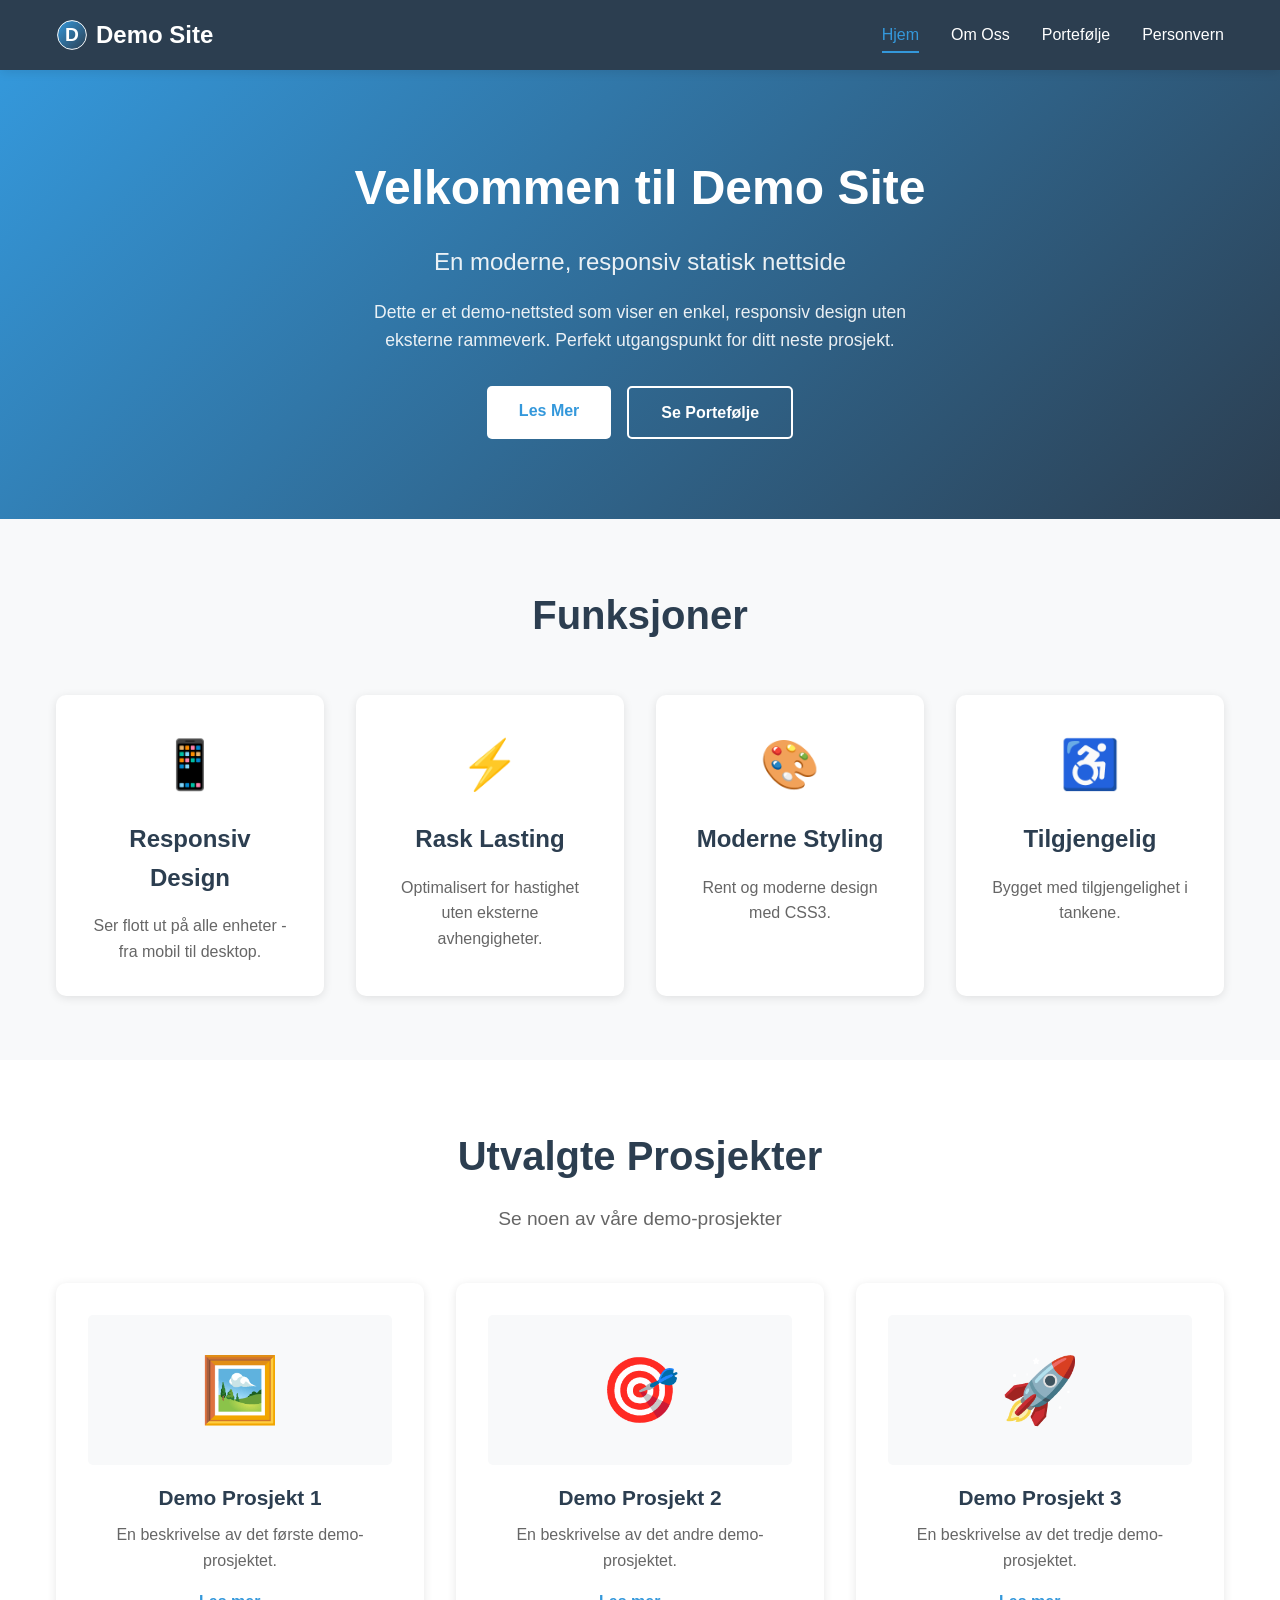
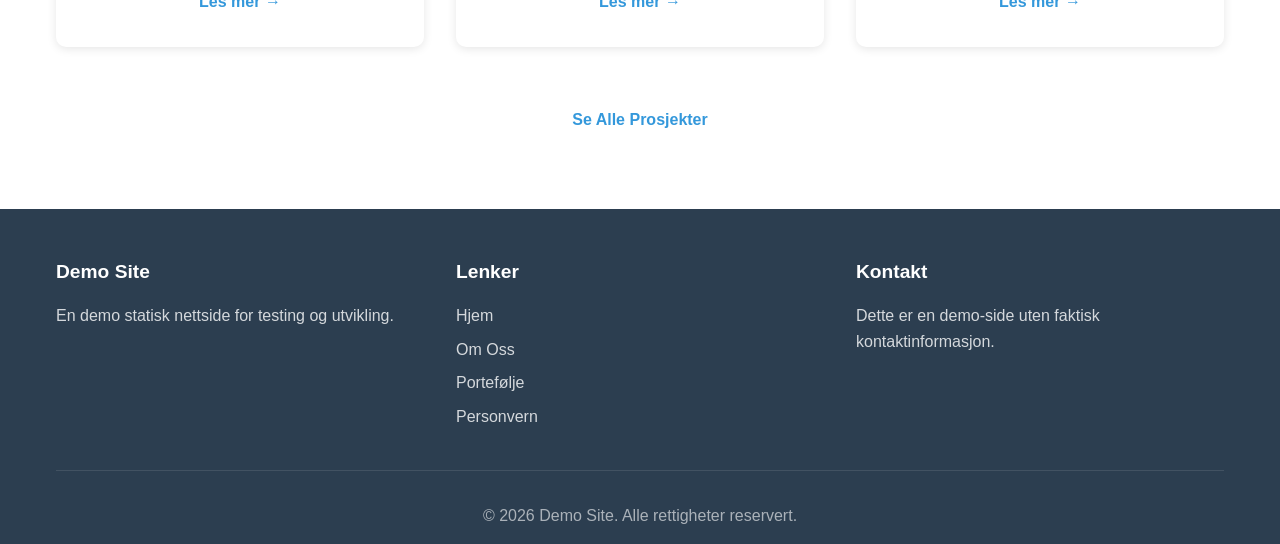
==== index.html @ 6fde58f6 "Add initial demo static site with HTML, CSS, and assets Co-authored-by: rubach89-cmd <248762632+ruba" ====
<!DOCTYPE html>
<html lang="no">
<head>
    <meta charset="UTF-8">
    <meta name="viewport" content="width=device-width, initial-scale=1.0">
    <meta name="description" content="Demo statisk nettside - moderne og responsivt design">
    <title>Demo Nettside - Hjem</title>
    <link rel="icon" type="image/svg+xml" href="assets/favicon.svg">
    <link rel="stylesheet" href="assets/styles.css">
</head>
<body>
    <!-- Navigation -->
    <nav class="navbar">
        <div class="container">
            <div class="nav-brand">
                <img src="assets/favicon.svg" alt="Logo" class="logo">
                <span>Demo Site</span>
            </div>
            <button class="nav-toggle" id="navToggle" aria-label="Toggle navigation">
                <span></span>
                <span></span>
                <span></span>
            </button>
            <ul class="nav-menu" id="navMenu">
                <li><a href="index.html" class="active">Hjem</a></li>
                <li><a href="about.html">Om Oss</a></li>
                <li><a href="portfolio.html">Portefølje</a></li>
                <li><a href="privacy.md">Personvern</a></li>
            </ul>
        </div>
    </nav>

    <!-- Hero Section -->
    <section class="hero">
        <div class="container">
            <h1 class="hero-title">Velkommen til Demo Site</h1>
            <p class="hero-subtitle">En moderne, responsiv statisk nettside</p>
            <p class="hero-description">Dette er et demo-nettsted som viser en enkel, responsiv design uten eksterne rammeverk. Perfekt utgangspunkt for ditt neste prosjekt.</p>
            <div class="hero-buttons">
                <a href="about.html" class="btn btn-primary">Les Mer</a>
                <a href="portfolio.html" class="btn btn-secondary">Se Portefølje</a>
            </div>
        </div>
    </section>

    <!-- Features Section -->
    <section class="features">
        <div class="container">
            <h2 class="section-title">Funksjoner</h2>
            <div class="features-grid">
                <div class="feature-card">
                    <div class="feature-icon">📱</div>
                    <h3>Responsiv Design</h3>
                    <p>Ser flott ut på alle enheter - fra mobil til desktop.</p>
                </div>
                <div class="feature-card">
                    <div class="feature-icon">⚡</div>
                    <h3>Rask Lasting</h3>
                    <p>Optimalisert for hastighet uten eksterne avhengigheter.</p>
                </div>
                <div class="feature-card">
                    <div class="feature-icon">🎨</div>
                    <h3>Moderne Styling</h3>
                    <p>Rent og moderne design med CSS3.</p>
                </div>
                <div class="feature-card">
                    <div class="feature-icon">♿</div>
                    <h3>Tilgjengelig</h3>
                    <p>Bygget med tilgjengelighet i tankene.</p>
                </div>
            </div>
        </div>
    </section>

    <!-- Portfolio Preview Section -->
    <section class="portfolio-preview">
        <div class="container">
            <h2 class="section-title">Utvalgte Prosjekter</h2>
            <p class="section-subtitle">Se noen av våre demo-prosjekter</p>
            <div class="portfolio-grid">
                <div class="portfolio-item">
                    <div class="portfolio-image">🖼️</div>
                    <h3>Demo Prosjekt 1</h3>
                    <p>En beskrivelse av det første demo-prosjektet.</p>
                    <a href="portfolio.html" class="portfolio-link">Les mer →</a>
                </div>
                <div class="portfolio-item">
                    <div class="portfolio-image">🎯</div>
                    <h3>Demo Prosjekt 2</h3>
                    <p>En beskrivelse av det andre demo-prosjektet.</p>
                    <a href="portfolio.html" class="portfolio-link">Les mer →</a>
                </div>
                <div class="portfolio-item">
                    <div class="portfolio-image">🚀</div>
                    <h3>Demo Prosjekt 3</h3>
                    <p>En beskrivelse av det tredje demo-prosjektet.</p>
                    <a href="portfolio.html" class="portfolio-link">Les mer →</a>
                </div>
            </div>
            <div class="text-center">
                <a href="portfolio.html" class="btn btn-primary">Se Alle Prosjekter</a>
            </div>
        </div>
    </section>

    <!-- Footer -->
    <footer class="footer">
        <div class="container">
            <div class="footer-content">
                <div class="footer-section">
                    <h4>Demo Site</h4>
                    <p>En demo statisk nettside for testing og utvikling.</p>
                </div>
                <div class="footer-section">
                    <h4>Lenker</h4>
                    <ul class="footer-links">
                        <li><a href="index.html">Hjem</a></li>
                        <li><a href="about.html">Om Oss</a></li>
                        <li><a href="portfolio.html">Portefølje</a></li>
                        <li><a href="privacy.md">Personvern</a></li>
                    </ul>
                </div>
                <div class="footer-section">
                    <h4>Kontakt</h4>
                    <p>Dette er en demo-side uten faktisk kontaktinformasjon.</p>
                </div>
            </div>
            <div class="footer-bottom">
                <p>&copy; <span id="currentYear"></span> Demo Site. Alle rettigheter reservert.</p>
            </div>
        </div>
    </footer>

    <script>
        // Mobile navigation toggle
        const navToggle = document.getElementById('navToggle');
        const navMenu = document.getElementById('navMenu');
        
        navToggle.addEventListener('click', () => {
            navMenu.classList.toggle('active');
            navToggle.classList.toggle('active');
        });

        // Dynamic year in footer
        document.getElementById('currentYear').textContent = new Date().getFullYear();

        // Close mobile menu when clicking outside
        document.addEventListener('click', (e) => {
            if (!navToggle.contains(e.target) && !navMenu.contains(e.target)) {
                navMenu.classList.remove('active');
                navToggle.classList.remove('active');
            }
        });
    </script>
</body>
</html>
---- assets/styles.css ----
/* ===========================
   CSS Reset & Base Styles
   =========================== */
* {
    margin: 0;
    padding: 0;
    box-sizing: border-box;
}

:root {
    --primary-color: #3498db;
    --primary-dark: #2980b9;
    --secondary-color: #2c3e50;
    --secondary-light: #34495e;
    --accent-color: #e74c3c;
    --text-color: #333;
    --text-light: #666;
    --bg-color: #fff;
    --bg-light: #f8f9fa;
    --border-color: #ddd;
    --shadow: 0 2px 10px rgba(0, 0, 0, 0.1);
    --shadow-hover: 0 4px 20px rgba(0, 0, 0, 0.15);
    --transition: all 0.3s ease;
}

html {
    font-size: 16px;
    scroll-behavior: smooth;
}

body {
    font-family: -apple-system, BlinkMacSystemFont, 'Segoe UI', Roboto, 'Helvetica Neue', Arial, sans-serif;
    line-height: 1.6;
    color: var(--text-color);
    background-color: var(--bg-color);
}

/* ===========================
   Container & Layout
   =========================== */
.container {
    max-width: 1200px;
    margin: 0 auto;
    padding: 0 1rem;
}

/* ===========================
   Navigation
   =========================== */
.navbar {
    background-color: var(--secondary-color);
    padding: 1rem 0;
    position: sticky;
    top: 0;
    z-index: 1000;
    box-shadow: var(--shadow);
}

.navbar .container {
    display: flex;
    justify-content: space-between;
    align-items: center;
}

.nav-brand {
    display: flex;
    align-items: center;
    gap: 0.5rem;
    color: var(--bg-color);
    font-size: 1.5rem;
    font-weight: bold;
}

.logo {
    width: 32px;
    height: 32px;
}

.nav-toggle {
    display: none;
    flex-direction: column;
    gap: 4px;
    background: none;
    border: none;
    cursor: pointer;
    padding: 0.5rem;
}

.nav-toggle span {
    display: block;
    width: 25px;
    height: 3px;
    background-color: var(--bg-color);
    transition: var(--transition);
}

.nav-menu {
    display: flex;
    list-style: none;
    gap: 2rem;
}

.nav-menu a {
    color: var(--bg-color);
    text-decoration: none;
    font-weight: 500;
    transition: var(--transition);
    padding: 0.5rem 0;
    border-bottom: 2px solid transparent;
}

.nav-menu a:hover,
.nav-menu a.active {
    color: var(--primary-color);
    border-bottom-color: var(--primary-color);
}

/* ===========================
   Hero Section
   =========================== */
.hero {
    background: linear-gradient(135deg, var(--primary-color) 0%, var(--secondary-color) 100%);
    color: var(--bg-color);
    padding: 5rem 0;
    text-align: center;
}

.hero-title {
    font-size: 3rem;
    margin-bottom: 1rem;
    animation: fadeInUp 0.8s ease;
}

.hero-subtitle {
    font-size: 1.5rem;
    margin-bottom: 1rem;
    opacity: 0.9;
    animation: fadeInUp 0.8s ease 0.2s backwards;
}

.hero-description {
    font-size: 1.1rem;
    max-width: 600px;
    margin: 0 auto 2rem;
    opacity: 0.9;
    animation: fadeInUp 0.8s ease 0.4s backwards;
}

.hero-buttons {
    display: flex;
    gap: 1rem;
    justify-content: center;
    flex-wrap: wrap;
    animation: fadeInUp 0.8s ease 0.6s backwards;
}

/* ===========================
   Buttons
   =========================== */
.btn {
    display: inline-block;
    padding: 0.75rem 2rem;
    font-size: 1rem;
    font-weight: 600;
    text-decoration: none;
    border-radius: 5px;
    transition: var(--transition);
    border: none;
    cursor: pointer;
}

.btn-primary {
    background-color: var(--bg-color);
    color: var(--primary-color);
}

.btn-primary:hover {
    background-color: var(--bg-light);
    transform: translateY(-2px);
    box-shadow: var(--shadow-hover);
}

.btn-secondary {
    background-color: transparent;
    color: var(--bg-color);
    border: 2px solid var(--bg-color);
}

.btn-secondary:hover {
    background-color: var(--bg-color);
    color: var(--primary-color);
    transform: translateY(-2px);
}

/* ===========================
   Sections
   =========================== */
.features,
.portfolio-preview,
.content-section {
    padding: 4rem 0;
}

.features {
    background-color: var(--bg-light);
}

.section-title {
    text-align: center;
    font-size: 2.5rem;
    margin-bottom: 1rem;
    color: var(--secondary-color);
}

.section-subtitle {
    text-align: center;
    font-size: 1.2rem;
    color: var(--text-light);
    margin-bottom: 3rem;
}

/* ===========================
   Features Grid
   =========================== */
.features-grid {
    display: grid;
    grid-template-columns: repeat(auto-fit, minmax(250px, 1fr));
    gap: 2rem;
    margin-top: 3rem;
}

.feature-card {
    background-color: var(--bg-color);
    padding: 2rem;
    border-radius: 10px;
    text-align: center;
    box-shadow: var(--shadow);
    transition: var(--transition);
}

.feature-card:hover {
    transform: translateY(-5px);
    box-shadow: var(--shadow-hover);
}

.feature-icon {
    font-size: 3rem;
    margin-bottom: 1rem;
}

.feature-card h3 {
    font-size: 1.5rem;
    margin-bottom: 1rem;
    color: var(--secondary-color);
}

.feature-card p {
    color: var(--text-light);
}

/* ===========================
   Portfolio Grid
   =========================== */
.portfolio-grid {
    display: grid;
    grid-template-columns: repeat(auto-fit, minmax(300px, 1fr));
    gap: 2rem;
    margin: 3rem 0;
}

.portfolio-item {
    background-color: var(--bg-color);
    border-radius: 10px;
    overflow: hidden;
    box-shadow: var(--shadow);
    transition: var(--transition);
    padding: 2rem;
    text-align: center;
}

.portfolio-item:hover {
    transform: translateY(-5px);
    box-shadow: var(--shadow-hover);
}

.portfolio-image {
    font-size: 4rem;
    margin-bottom: 1rem;
    height: 150px;
    display: flex;
    align-items: center;
    justify-content: center;
    background-color: var(--bg-light);
    border-radius: 5px;
}

.portfolio-item h3 {
    font-size: 1.3rem;
    margin-bottom: 0.5rem;
    color: var(--secondary-color);
}

.portfolio-item p {
    color: var(--text-light);
    margin-bottom: 1rem;
}

.portfolio-link {
    color: var(--primary-color);
    text-decoration: none;
    font-weight: 600;
    transition: var(--transition);
}

.portfolio-link:hover {
    color: var(--primary-dark);
}

.text-center {
    text-align: center;
    margin-top: 2rem;
}

/* ===========================
   Portfolio Page Styles
   =========================== */
.portfolio-grid-full {
    display: grid;
    gap: 2rem;
}

.portfolio-card {
    background-color: var(--bg-color);
    border-radius: 10px;
    overflow: hidden;
    box-shadow: var(--shadow);
    transition: var(--transition);
    display: flex;
    gap: 2rem;
    padding: 2rem;
}

.portfolio-card:hover {
    box-shadow: var(--shadow-hover);
    transform: translateX(5px);
}

.portfolio-card-image {
    font-size: 5rem;
    min-width: 150px;
    height: 150px;
    display: flex;
    align-items: center;
    justify-content: center;
    background-color: var(--bg-light);
    border-radius: 10px;
}

.portfolio-card-content {
    flex: 1;
}

.portfolio-card h3 {
    font-size: 1.5rem;
    margin-bottom: 0.5rem;
    color: var(--secondary-color);
}

.portfolio-category {
    color: var(--primary-color);
    font-weight: 600;
    font-size: 0.9rem;
    margin-bottom: 1rem;
    text-transform: uppercase;
}

.portfolio-tags {
    display: flex;
    gap: 0.5rem;
    flex-wrap: wrap;
    margin-top: 1rem;
}

.tag {
    background-color: var(--bg-light);
    color: var(--text-color);
    padding: 0.25rem 0.75rem;
    border-radius: 20px;
    font-size: 0.85rem;
}

/* ===========================
   Page Header
   =========================== */
.page-header {
    background: linear-gradient(135deg, var(--primary-color) 0%, var(--secondary-color) 100%);
    color: var(--bg-color);
    padding: 3rem 0;
    text-align: center;
}

.page-header h1 {
    font-size: 2.5rem;
    margin-bottom: 0.5rem;
}

.page-header p {
    font-size: 1.2rem;
    opacity: 0.9;
}

/* ===========================
   Content Section
   =========================== */
.content-wrapper {
    max-width: 800px;
    margin: 0 auto;
}

.content-wrapper h2 {
    font-size: 2rem;
    color: var(--secondary-color);
    margin: 2rem 0 1rem;
}

.content-wrapper h3 {
    font-size: 1.5rem;
    color: var(--secondary-color);
    margin: 1.5rem 0 1rem;
}

.content-wrapper p {
    margin-bottom: 1rem;
    line-height: 1.8;
    color: var(--text-color);
}

.styled-list {
    margin: 1rem 0 1rem 2rem;
    line-height: 1.8;
}

.styled-list li {
    margin-bottom: 0.5rem;
}

.cta-box {
    background-color: var(--bg-light);
    padding: 2rem;
    border-radius: 10px;
    text-align: center;
    margin: 3rem 0;
    border-left: 4px solid var(--primary-color);
}

.cta-box h3 {
    margin-bottom: 1rem;
    color: var(--secondary-color);
}

.cta-box p {
    margin-bottom: 1.5rem;
    color: var(--text-light);
}

/* ===========================
   Footer
   =========================== */
.footer {
    background-color: var(--secondary-color);
    color: var(--bg-color);
    padding: 3rem 0 1rem;
}

.footer-content {
    display: grid;
    grid-template-columns: repeat(auto-fit, minmax(250px, 1fr));
    gap: 2rem;
    margin-bottom: 2rem;
}

.footer-section h4 {
    font-size: 1.2rem;
    margin-bottom: 1rem;
}

.footer-section p {
    color: rgba(255, 255, 255, 0.8);
    line-height: 1.6;
}

.footer-links {
    list-style: none;
}

.footer-links li {
    margin-bottom: 0.5rem;
}

.footer-links a {
    color: rgba(255, 255, 255, 0.8);
    text-decoration: none;
    transition: var(--transition);
}

.footer-links a:hover {
    color: var(--primary-color);
}

.footer-bottom {
    text-align: center;
    padding-top: 2rem;
    border-top: 1px solid rgba(255, 255, 255, 0.1);
    color: rgba(255, 255, 255, 0.6);
}

/* ===========================
   Animations
   =========================== */
@keyframes fadeInUp {
    from {
        opacity: 0;
        transform: translateY(30px);
    }
    to {
        opacity: 1;
        transform: translateY(0);
    }
}

/* ===========================
   Responsive Design
   =========================== */
@media (max-width: 768px) {
    .nav-toggle {
        display: flex;
    }

    .nav-menu {
        position: absolute;
        top: 100%;
        left: 0;
        right: 0;
        flex-direction: column;
        background-color: var(--secondary-color);
        padding: 1rem;
        gap: 0;
        max-height: 0;
        overflow: hidden;
        transition: max-height 0.3s ease;
    }

    .nav-menu.active {
        max-height: 300px;
    }

    .nav-menu li {
        padding: 0.5rem 0;
    }

    .nav-toggle.active span:nth-child(1) {
        transform: rotate(45deg) translate(5px, 5px);
    }

    .nav-toggle.active span:nth-child(2) {
        opacity: 0;
    }

    .nav-toggle.active span:nth-child(3) {
        transform: rotate(-45deg) translate(7px, -6px);
    }

    .hero-title {
        font-size: 2rem;
    }

    .hero-subtitle {
        font-size: 1.2rem;
    }

    .hero-description {
        font-size: 1rem;
    }

    .section-title {
        font-size: 2rem;
    }

    .portfolio-card {
        flex-direction: column;
        text-align: center;
    }

    .portfolio-card-image {
        margin: 0 auto;
    }

    .footer-content {
        grid-template-columns: 1fr;
    }
}

@media (max-width: 480px) {
    .hero {
        padding: 3rem 0;
    }

    .hero-title {
        font-size: 1.5rem;
    }

    .features,
    .portfolio-preview,
    .content-section {
        padding: 2rem 0;
    }

    .features-grid,
    .portfolio-grid {
        gap: 1rem;
    }

    .btn {
        padding: 0.6rem 1.5rem;
        font-size: 0.9rem;
    }
}
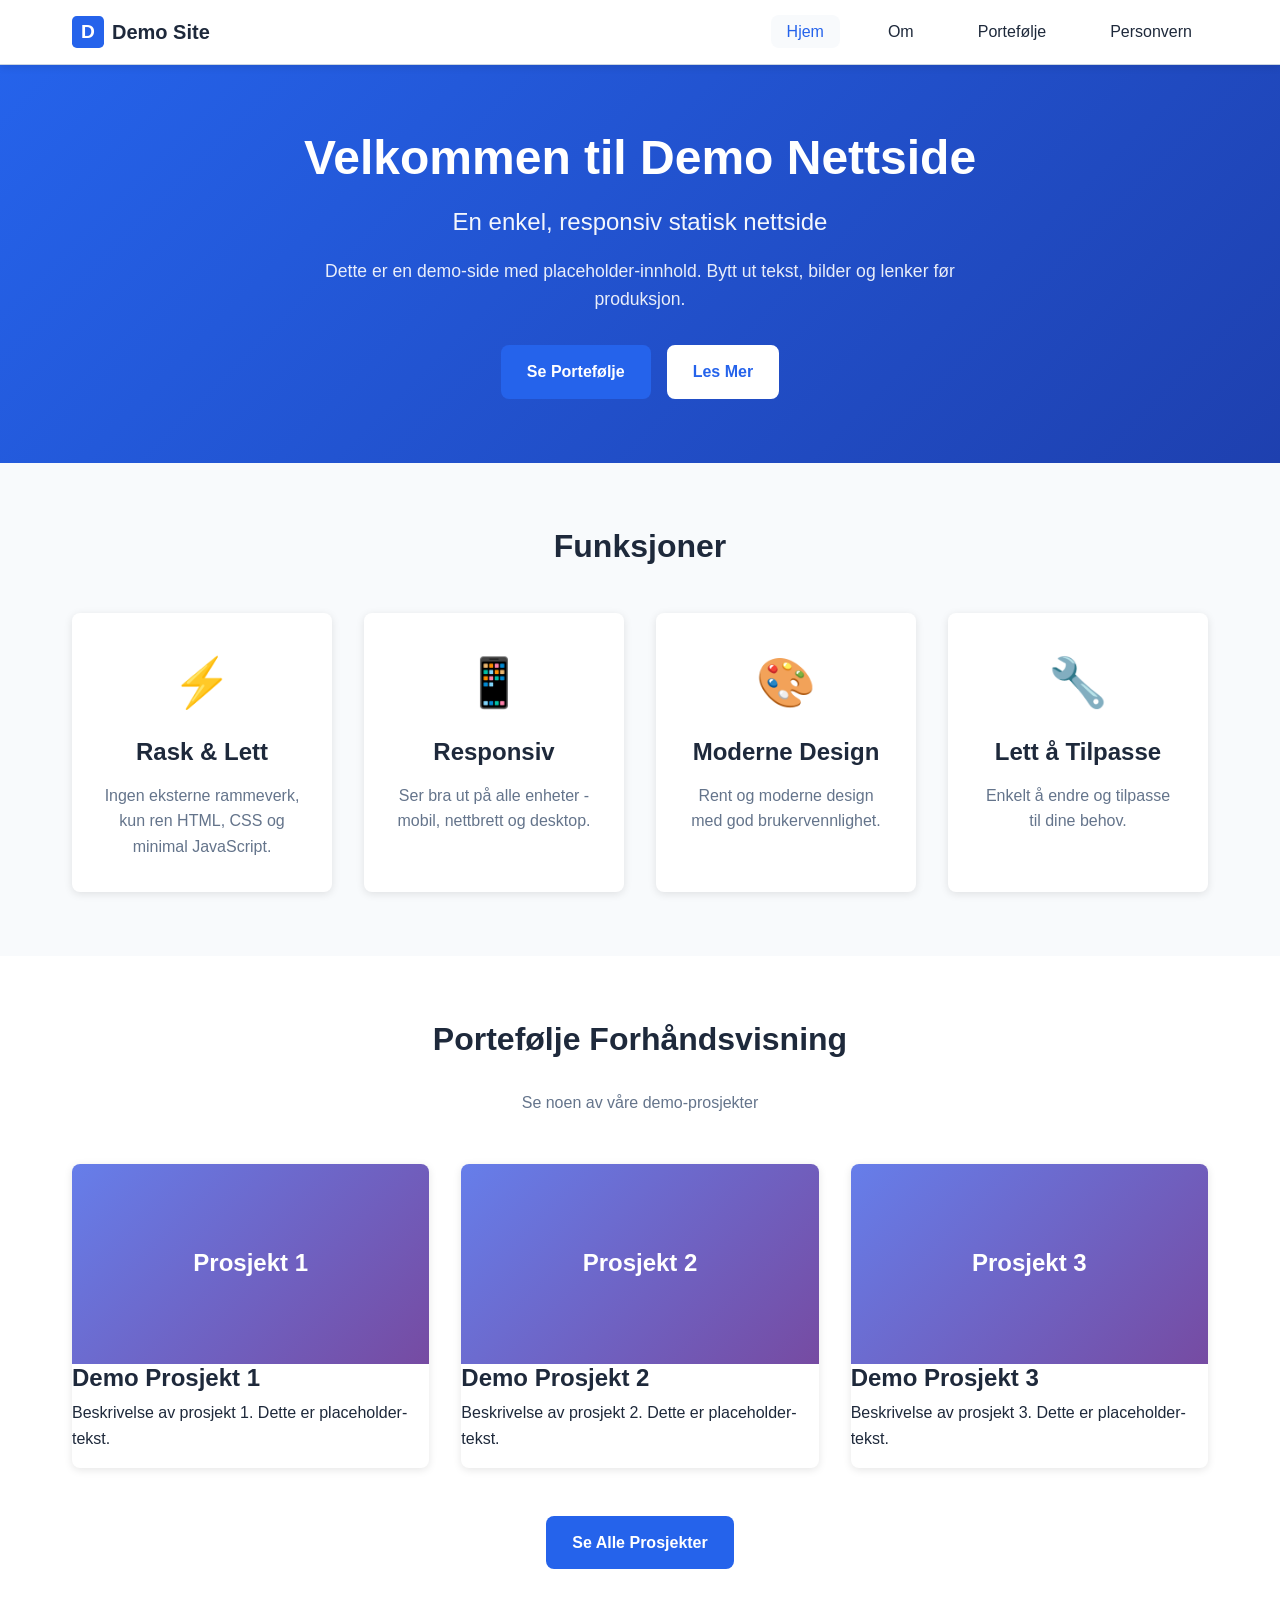
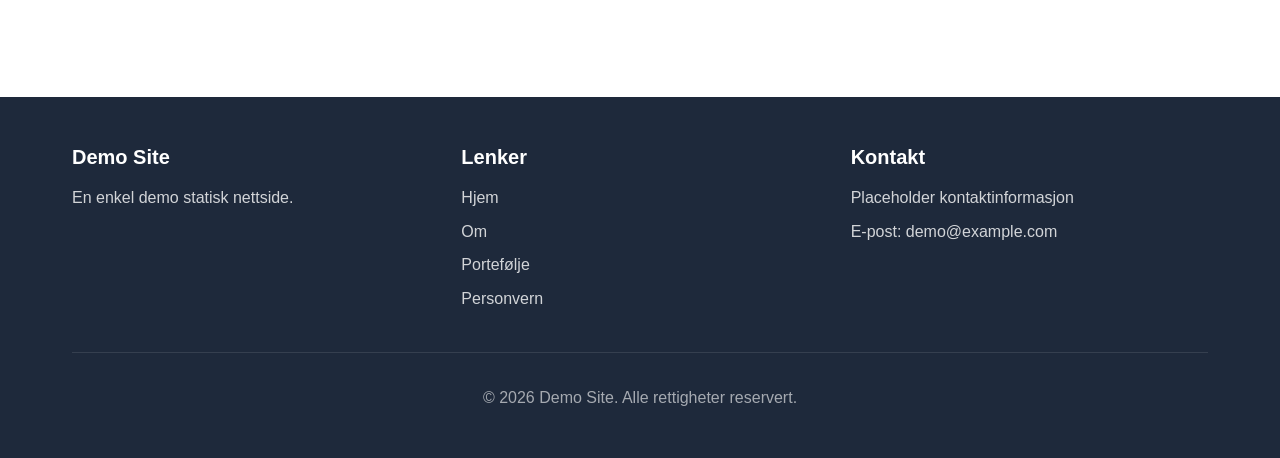
==== commit da8c85d8: "Add initial demo static site with all required files Co-authored-by: rubach89-cmd <248762632+rubach8" ====
--- a/index.html
+++ b/index.html
@@ -3,154 +3,160 @@
 <head>
     <meta charset="UTF-8">
     <meta name="viewport" content="width=device-width, initial-scale=1.0">
-    <meta name="description" content="Demo statisk nettside - moderne og responsivt design">
-    <title>Demo Nettside - Hjem</title>
+    <meta name="description" content="Demo static site - enkel, responsiv nettside">
+    <title>Demo Nettside</title>
     <link rel="icon" type="image/svg+xml" href="assets/favicon.svg">
     <link rel="stylesheet" href="assets/styles.css">
 </head>
 <body>
-    <!-- Navigation -->
-    <nav class="navbar">
-        <div class="container">
-            <div class="nav-brand">
-                <img src="assets/favicon.svg" alt="Logo" class="logo">
-                <span>Demo Site</span>
+    <header>
+        <nav class="navbar">
+            <div class="container nav-container">
+                <a href="index.html" class="logo">
+                    <img src="assets/favicon.svg" alt="Logo" class="logo-img">
+                    <span>Demo Site</span>
+                </a>
+                <button class="nav-toggle" aria-label="Toggle navigation">
+                    <span></span>
+                    <span></span>
+                    <span></span>
+                </button>
+                <ul class="nav-menu">
+                    <li><a href="index.html" class="active">Hjem</a></li>
+                    <li><a href="about.html">Om</a></li>
+                    <li><a href="portfolio.html">Portefølje</a></li>
+                    <li><a href="privacy.md">Personvern</a></li>
+                </ul>
             </div>
-            <button class="nav-toggle" id="navToggle" aria-label="Toggle navigation">
-                <span></span>
-                <span></span>
-                <span></span>
-            </button>
-            <ul class="nav-menu" id="navMenu">
-                <li><a href="index.html" class="active">Hjem</a></li>
-                <li><a href="about.html">Om Oss</a></li>
-                <li><a href="portfolio.html">Portefølje</a></li>
-                <li><a href="privacy.md">Personvern</a></li>
-            </ul>
-        </div>
-    </nav>
+        </nav>
+    </header>
 
-    <!-- Hero Section -->
-    <section class="hero">
-        <div class="container">
-            <h1 class="hero-title">Velkommen til Demo Site</h1>
-            <p class="hero-subtitle">En moderne, responsiv statisk nettside</p>
-            <p class="hero-description">Dette er et demo-nettsted som viser en enkel, responsiv design uten eksterne rammeverk. Perfekt utgangspunkt for ditt neste prosjekt.</p>
-            <div class="hero-buttons">
-                <a href="about.html" class="btn btn-primary">Les Mer</a>
-                <a href="portfolio.html" class="btn btn-secondary">Se Portefølje</a>
-            </div>
-        </div>
-    </section>
-
-    <!-- Features Section -->
-    <section class="features">
-        <div class="container">
-            <h2 class="section-title">Funksjoner</h2>
-            <div class="features-grid">
-                <div class="feature-card">
-                    <div class="feature-icon">📱</div>
-                    <h3>Responsiv Design</h3>
-                    <p>Ser flott ut på alle enheter - fra mobil til desktop.</p>
-                </div>
-                <div class="feature-card">
-                    <div class="feature-icon">⚡</div>
-                    <h3>Rask Lasting</h3>
-                    <p>Optimalisert for hastighet uten eksterne avhengigheter.</p>
-                </div>
-                <div class="feature-card">
-                    <div class="feature-icon">🎨</div>
-                    <h3>Moderne Styling</h3>
-                    <p>Rent og moderne design med CSS3.</p>
-                </div>
-                <div class="feature-card">
-                    <div class="feature-icon">♿</div>
-                    <h3>Tilgjengelig</h3>
-                    <p>Bygget med tilgjengelighet i tankene.</p>
+    <main>
+        <!-- Hero Section -->
+        <section class="hero">
+            <div class="container">
+                <h1>Velkommen til Demo Nettside</h1>
+                <p class="hero-subtitle">En enkel, responsiv statisk nettside</p>
+                <p class="hero-description">Dette er en demo-side med placeholder-innhold. Bytt ut tekst, bilder og lenker før produksjon.</p>
+                <div class="hero-buttons">
+                    <a href="portfolio.html" class="btn btn-primary">Se Portefølje</a>
+                    <a href="about.html" class="btn btn-secondary">Les Mer</a>
                 </div>
             </div>
-        </div>
-    </section>
+        </section>
 
-    <!-- Portfolio Preview Section -->
-    <section class="portfolio-preview">
-        <div class="container">
-            <h2 class="section-title">Utvalgte Prosjekter</h2>
-            <p class="section-subtitle">Se noen av våre demo-prosjekter</p>
-            <div class="portfolio-grid">
-                <div class="portfolio-item">
-                    <div class="portfolio-image">🖼️</div>
-                    <h3>Demo Prosjekt 1</h3>
-                    <p>En beskrivelse av det første demo-prosjektet.</p>
-                    <a href="portfolio.html" class="portfolio-link">Les mer →</a>
-                </div>
-                <div class="portfolio-item">
-                    <div class="portfolio-image">🎯</div>
-                    <h3>Demo Prosjekt 2</h3>
-                    <p>En beskrivelse av det andre demo-prosjektet.</p>
-                    <a href="portfolio.html" class="portfolio-link">Les mer →</a>
-                </div>
-                <div class="portfolio-item">
-                    <div class="portfolio-image">🚀</div>
-                    <h3>Demo Prosjekt 3</h3>
-                    <p>En beskrivelse av det tredje demo-prosjektet.</p>
-                    <a href="portfolio.html" class="portfolio-link">Les mer →</a>
+        <!-- Features Section -->
+        <section class="features">
+            <div class="container">
+                <h2>Funksjoner</h2>
+                <div class="features-grid">
+                    <div class="feature-card">
+                        <div class="feature-icon">⚡</div>
+                        <h3>Rask & Lett</h3>
+                        <p>Ingen eksterne rammeverk, kun ren HTML, CSS og minimal JavaScript.</p>
+                    </div>
+                    <div class="feature-card">
+                        <div class="feature-icon">📱</div>
+                        <h3>Responsiv</h3>
+                        <p>Ser bra ut på alle enheter - mobil, nettbrett og desktop.</p>
+                    </div>
+                    <div class="feature-card">
+                        <div class="feature-icon">🎨</div>
+                        <h3>Moderne Design</h3>
+                        <p>Rent og moderne design med god brukervennlighet.</p>
+                    </div>
+                    <div class="feature-card">
+                        <div class="feature-icon">🔧</div>
+                        <h3>Lett å Tilpasse</h3>
+                        <p>Enkelt å endre og tilpasse til dine behov.</p>
+                    </div>
                 </div>
             </div>
-            <div class="text-center">
-                <a href="portfolio.html" class="btn btn-primary">Se Alle Prosjekter</a>
+        </section>
+
+        <!-- Portfolio Preview Section -->
+        <section class="portfolio-preview">
+            <div class="container">
+                <h2>Portefølje Forhåndsvisning</h2>
+                <p class="section-subtitle">Se noen av våre demo-prosjekter</p>
+                <div class="portfolio-grid">
+                    <div class="portfolio-item">
+                        <div class="portfolio-image">
+                            <div class="placeholder-image">Prosjekt 1</div>
+                        </div>
+                        <h3>Demo Prosjekt 1</h3>
+                        <p>Beskrivelse av prosjekt 1. Dette er placeholder-tekst.</p>
+                    </div>
+                    <div class="portfolio-item">
+                        <div class="portfolio-image">
+                            <div class="placeholder-image">Prosjekt 2</div>
+                        </div>
+                        <h3>Demo Prosjekt 2</h3>
+                        <p>Beskrivelse av prosjekt 2. Dette er placeholder-tekst.</p>
+                    </div>
+                    <div class="portfolio-item">
+                        <div class="portfolio-image">
+                            <div class="placeholder-image">Prosjekt 3</div>
+                        </div>
+                        <h3>Demo Prosjekt 3</h3>
+                        <p>Beskrivelse av prosjekt 3. Dette er placeholder-tekst.</p>
+                    </div>
+                </div>
+                <div class="text-center">
+                    <a href="portfolio.html" class="btn btn-primary">Se Alle Prosjekter</a>
+                </div>
             </div>
-        </div>
-    </section>
+        </section>
+    </main>
 
-    <!-- Footer -->
-    <footer class="footer">
+    <footer>
         <div class="container">
             <div class="footer-content">
                 <div class="footer-section">
                     <h4>Demo Site</h4>
-                    <p>En demo statisk nettside for testing og utvikling.</p>
+                    <p>En enkel demo statisk nettside.</p>
                 </div>
                 <div class="footer-section">
                     <h4>Lenker</h4>
                     <ul class="footer-links">
                         <li><a href="index.html">Hjem</a></li>
-                        <li><a href="about.html">Om Oss</a></li>
+                        <li><a href="about.html">Om</a></li>
                         <li><a href="portfolio.html">Portefølje</a></li>
                         <li><a href="privacy.md">Personvern</a></li>
                     </ul>
                 </div>
                 <div class="footer-section">
                     <h4>Kontakt</h4>
-                    <p>Dette er en demo-side uten faktisk kontaktinformasjon.</p>
+                    <p>Placeholder kontaktinformasjon</p>
+                    <p>E-post: demo@example.com</p>
                 </div>
             </div>
             <div class="footer-bottom">
-                <p>&copy; <span id="currentYear"></span> Demo Site. Alle rettigheter reservert.</p>
+                <p>&copy; <span id="current-year"></span> Demo Site. Alle rettigheter reservert.</p>
             </div>
         </div>
     </footer>
 
     <script>
-        // Mobile navigation toggle
-        const navToggle = document.getElementById('navToggle');
-        const navMenu = document.getElementById('navMenu');
-        
+        // Navigation toggle for mobile
+        const navToggle = document.querySelector('.nav-toggle');
+        const navMenu = document.querySelector('.nav-menu');
+
         navToggle.addEventListener('click', () => {
             navMenu.classList.toggle('active');
             navToggle.classList.toggle('active');
         });
 
-        // Dynamic year in footer
-        document.getElementById('currentYear').textContent = new Date().getFullYear();
-
-        // Close mobile menu when clicking outside
+        // Close menu when clicking outside
         document.addEventListener('click', (e) => {
-            if (!navToggle.contains(e.target) && !navMenu.contains(e.target)) {
+            if (!e.target.closest('.navbar')) {
                 navMenu.classList.remove('active');
                 navToggle.classList.remove('active');
             }
         });
+
+        // Update copyright year dynamically
+        document.getElementById('current-year').textContent = new Date().getFullYear();
     </script>
 </body>
 </html>
--- a/assets/styles.css
+++ b/assets/styles.css
@@ -1,26 +1,43 @@
-/* ===========================
-   CSS Reset & Base Styles
-   =========================== */
+/* ========================================
+   Global Styles & CSS Variables
+   ======================================== */
+
+:root {
+    --primary-color: #2563eb;
+    --primary-dark: #1e40af;
+    --secondary-color: #64748b;
+    --text-color: #1e293b;
+    --text-light: #64748b;
+    --bg-color: #ffffff;
+    --bg-light: #f8fafc;
+    --bg-gray: #e2e8f0;
+    --border-color: #cbd5e1;
+    --success-color: #10b981;
+    --warning-color: #f59e0b;
+    --danger-color: #ef4444;
+    
+    --max-width: 1200px;
+    --spacing-xs: 0.5rem;
+    --spacing-sm: 1rem;
+    --spacing-md: 2rem;
+    --spacing-lg: 3rem;
+    --spacing-xl: 4rem;
+    
+    --border-radius: 8px;
+    --box-shadow: 0 2px 8px rgba(0, 0, 0, 0.1);
+    --box-shadow-lg: 0 4px 16px rgba(0, 0, 0, 0.15);
+    
+    --transition: all 0.3s ease;
+}
+
+/* ========================================
+   Reset & Base Styles
+   ======================================== */
+
 * {
     margin: 0;
     padding: 0;
     box-sizing: border-box;
-}
-
-:root {
-    --primary-color: #3498db;
-    --primary-dark: #2980b9;
-    --secondary-color: #2c3e50;
-    --secondary-light: #34495e;
-    --accent-color: #e74c3c;
-    --text-color: #333;
-    --text-light: #666;
-    --bg-color: #fff;
-    --bg-light: #f8f9fa;
-    --border-color: #ddd;
-    --shadow: 0 2px 10px rgba(0, 0, 0, 0.1);
-    --shadow-hover: 0 4px 20px rgba(0, 0, 0, 0.15);
-    --transition: all 0.3s ease;
 }
 
 html {
@@ -35,45 +52,123 @@
     background-color: var(--bg-color);
 }
 
-/* ===========================
-   Container & Layout
-   =========================== */
+img {
+    max-width: 100%;
+    height: auto;
+    display: block;
+}
+
+a {
+    color: var(--primary-color);
+    text-decoration: none;
+    transition: var(--transition);
+}
+
+a:hover {
+    color: var(--primary-dark);
+}
+
+/* ========================================
+   Typography
+   ======================================== */
+
+h1, h2, h3, h4, h5, h6 {
+    font-weight: 700;
+    line-height: 1.2;
+    margin-bottom: 1rem;
+}
+
+h1 {
+    font-size: 2.5rem;
+}
+
+h2 {
+    font-size: 2rem;
+}
+
+h3 {
+    font-size: 1.5rem;
+}
+
+h4 {
+    font-size: 1.25rem;
+}
+
+p {
+    margin-bottom: 1rem;
+}
+
+/* ========================================
+   Layout
+   ======================================== */
+
 .container {
-    max-width: 1200px;
+    max-width: var(--max-width);
     margin: 0 auto;
-    padding: 0 1rem;
-}
-
-/* ===========================
+    padding: 0 var(--spacing-md);
+}
+
+.content-container {
+    max-width: 800px;
+}
+
+/* ========================================
    Navigation
-   =========================== */
+   ======================================== */
+
 .navbar {
-    background-color: var(--secondary-color);
-    padding: 1rem 0;
+    background-color: var(--bg-color);
+    border-bottom: 1px solid var(--border-color);
+    padding: var(--spacing-sm) 0;
     position: sticky;
     top: 0;
     z-index: 1000;
-    box-shadow: var(--shadow);
-}
-
-.navbar .container {
+    box-shadow: var(--box-shadow);
+}
+
+.nav-container {
     display: flex;
     justify-content: space-between;
     align-items: center;
 }
 
-.nav-brand {
+.logo {
     display: flex;
     align-items: center;
     gap: 0.5rem;
-    color: var(--bg-color);
-    font-size: 1.5rem;
-    font-weight: bold;
-}
-
-.logo {
+    font-size: 1.25rem;
+    font-weight: 700;
+    color: var(--text-color);
+}
+
+.logo:hover {
+    color: var(--primary-color);
+}
+
+.logo-img {
     width: 32px;
     height: 32px;
+}
+
+.nav-menu {
+    display: flex;
+    list-style: none;
+    gap: var(--spacing-md);
+    align-items: center;
+}
+
+.nav-menu a {
+    color: var(--text-color);
+    font-weight: 500;
+    padding: 0.5rem var(--spacing-sm);
+    border-radius: var(--border-radius);
+    transition: var(--transition);
+}
+
+.nav-menu a:hover,
+.nav-menu a.active {
+    background-color: var(--bg-light);
+    color: var(--primary-color);
 }
 
 .nav-toggle {
@@ -87,298 +182,230 @@
 }
 
 .nav-toggle span {
-    display: block;
     width: 25px;
     height: 3px;
-    background-color: var(--bg-color);
+    background-color: var(--text-color);
+    border-radius: 2px;
     transition: var(--transition);
 }
 
-.nav-menu {
-    display: flex;
-    list-style: none;
-    gap: 2rem;
-}
-
-.nav-menu a {
-    color: var(--bg-color);
-    text-decoration: none;
-    font-weight: 500;
-    transition: var(--transition);
-    padding: 0.5rem 0;
-    border-bottom: 2px solid transparent;
-}
-
-.nav-menu a:hover,
-.nav-menu a.active {
-    color: var(--primary-color);
-    border-bottom-color: var(--primary-color);
-}
-
-/* ===========================
+/* ========================================
    Hero Section
-   =========================== */
+   ======================================== */
+
 .hero {
-    background: linear-gradient(135deg, var(--primary-color) 0%, var(--secondary-color) 100%);
-    color: var(--bg-color);
-    padding: 5rem 0;
-    text-align: center;
-}
-
-.hero-title {
+    background: linear-gradient(135deg, var(--primary-color) 0%, var(--primary-dark) 100%);
+    color: white;
+    padding: var(--spacing-xl) 0;
+    text-align: center;
+}
+
+.hero h1 {
     font-size: 3rem;
-    margin-bottom: 1rem;
-    animation: fadeInUp 0.8s ease;
+    margin-bottom: var(--spacing-sm);
 }
 
 .hero-subtitle {
     font-size: 1.5rem;
-    margin-bottom: 1rem;
-    opacity: 0.9;
-    animation: fadeInUp 0.8s ease 0.2s backwards;
+    margin-bottom: var(--spacing-sm);
+    opacity: 0.95;
 }
 
 .hero-description {
     font-size: 1.1rem;
-    max-width: 600px;
-    margin: 0 auto 2rem;
+    margin-bottom: var(--spacing-md);
     opacity: 0.9;
-    animation: fadeInUp 0.8s ease 0.4s backwards;
+    max-width: 700px;
+    margin-left: auto;
+    margin-right: auto;
 }
 
 .hero-buttons {
     display: flex;
-    gap: 1rem;
+    gap: var(--spacing-sm);
     justify-content: center;
     flex-wrap: wrap;
-    animation: fadeInUp 0.8s ease 0.6s backwards;
-}
-
-/* ===========================
+}
+
+/* ========================================
    Buttons
-   =========================== */
+   ======================================== */
+
 .btn {
     display: inline-block;
-    padding: 0.75rem 2rem;
-    font-size: 1rem;
+    padding: 0.75rem 1.5rem;
+    border-radius: var(--border-radius);
     font-weight: 600;
-    text-decoration: none;
-    border-radius: 5px;
+    text-align: center;
+    cursor: pointer;
     transition: var(--transition);
-    border: none;
-    cursor: pointer;
+    border: 2px solid transparent;
 }
 
 .btn-primary {
-    background-color: var(--bg-color);
+    background-color: var(--primary-color);
+    color: white;
+}
+
+.btn-primary:hover {
+    background-color: var(--primary-dark);
+    transform: translateY(-2px);
+    box-shadow: var(--box-shadow-lg);
+}
+
+.btn-secondary {
+    background-color: white;
     color: var(--primary-color);
-}
-
-.btn-primary:hover {
-    background-color: var(--bg-light);
+    border-color: white;
+}
+
+.btn-secondary:hover {
+    background-color: transparent;
+    color: white;
     transform: translateY(-2px);
-    box-shadow: var(--shadow-hover);
-}
-
-.btn-secondary {
-    background-color: transparent;
-    color: var(--bg-color);
-    border: 2px solid var(--bg-color);
-}
-
-.btn-secondary:hover {
-    background-color: var(--bg-color);
-    color: var(--primary-color);
-    transform: translateY(-2px);
-}
-
-/* ===========================
+}
+
+/* ========================================
    Sections
-   =========================== */
+   ======================================== */
+
 .features,
 .portfolio-preview,
-.content-section {
-    padding: 4rem 0;
+.content-section,
+.portfolio-section {
+    padding: var(--spacing-xl) 0;
 }
 
 .features {
     background-color: var(--bg-light);
 }
 
-.section-title {
-    text-align: center;
-    font-size: 2.5rem;
-    margin-bottom: 1rem;
-    color: var(--secondary-color);
-}
-
-.section-subtitle {
-    text-align: center;
+.page-header {
+    background-color: var(--bg-light);
+    padding: var(--spacing-lg) 0;
+    text-align: center;
+    border-bottom: 1px solid var(--border-color);
+}
+
+.page-subtitle {
     font-size: 1.2rem;
     color: var(--text-light);
-    margin-bottom: 3rem;
-}
-
-/* ===========================
-   Features Grid
-   =========================== */
+}
+
+.section-subtitle {
+    text-align: center;
+    color: var(--text-light);
+    margin-bottom: var(--spacing-lg);
+}
+
+h2 {
+    text-align: center;
+    margin-bottom: var(--spacing-md);
+}
+
+/* ========================================
+   Feature Cards
+   ======================================== */
+
 .features-grid {
     display: grid;
     grid-template-columns: repeat(auto-fit, minmax(250px, 1fr));
-    gap: 2rem;
-    margin-top: 3rem;
+    gap: var(--spacing-md);
+    margin-top: var(--spacing-lg);
 }
 
 .feature-card {
-    background-color: var(--bg-color);
-    padding: 2rem;
-    border-radius: 10px;
-    text-align: center;
-    box-shadow: var(--shadow);
+    background-color: white;
+    padding: var(--spacing-md);
+    border-radius: var(--border-radius);
+    box-shadow: var(--box-shadow);
     transition: var(--transition);
+    text-align: center;
 }
 
 .feature-card:hover {
     transform: translateY(-5px);
-    box-shadow: var(--shadow-hover);
+    box-shadow: var(--box-shadow-lg);
 }
 
 .feature-icon {
     font-size: 3rem;
-    margin-bottom: 1rem;
+    margin-bottom: var(--spacing-sm);
 }
 
 .feature-card h3 {
-    font-size: 1.5rem;
-    margin-bottom: 1rem;
-    color: var(--secondary-color);
+    margin-bottom: var(--spacing-sm);
 }
 
 .feature-card p {
     color: var(--text-light);
-}
-
-/* ===========================
+    margin-bottom: 0;
+}
+
+/* ========================================
    Portfolio Grid
-   =========================== */
+   ======================================== */
+
 .portfolio-grid {
     display: grid;
     grid-template-columns: repeat(auto-fit, minmax(300px, 1fr));
-    gap: 2rem;
-    margin: 3rem 0;
+    gap: var(--spacing-md);
+    margin-bottom: var(--spacing-lg);
 }
 
 .portfolio-item {
-    background-color: var(--bg-color);
-    border-radius: 10px;
+    background-color: white;
+    border-radius: var(--border-radius);
     overflow: hidden;
-    box-shadow: var(--shadow);
+    box-shadow: var(--box-shadow);
     transition: var(--transition);
-    padding: 2rem;
-    text-align: center;
 }
 
 .portfolio-item:hover {
     transform: translateY(-5px);
-    box-shadow: var(--shadow-hover);
+    box-shadow: var(--box-shadow-lg);
 }
 
 .portfolio-image {
-    font-size: 4rem;
-    margin-bottom: 1rem;
-    height: 150px;
+    width: 100%;
+    height: 200px;
+    overflow: hidden;
+    background-color: var(--bg-gray);
+}
+
+.placeholder-image {
+    width: 100%;
+    height: 100%;
     display: flex;
     align-items: center;
     justify-content: center;
-    background-color: var(--bg-light);
-    border-radius: 5px;
+    font-size: 1.5rem;
+    font-weight: 600;
+    color: var(--text-light);
+    background: linear-gradient(135deg, #667eea 0%, #764ba2 100%);
+    color: white;
+}
+
+.portfolio-content {
+    padding: var(--spacing-md);
 }
 
 .portfolio-item h3 {
-    font-size: 1.3rem;
-    margin-bottom: 0.5rem;
-    color: var(--secondary-color);
-}
-
-.portfolio-item p {
-    color: var(--text-light);
-    margin-bottom: 1rem;
-}
-
-.portfolio-link {
-    color: var(--primary-color);
-    text-decoration: none;
-    font-weight: 600;
-    transition: var(--transition);
-}
-
-.portfolio-link:hover {
-    color: var(--primary-dark);
-}
-
-.text-center {
-    text-align: center;
-    margin-top: 2rem;
-}
-
-/* ===========================
-   Portfolio Page Styles
-   =========================== */
-.portfolio-grid-full {
-    display: grid;
-    gap: 2rem;
-}
-
-.portfolio-card {
-    background-color: var(--bg-color);
-    border-radius: 10px;
-    overflow: hidden;
-    box-shadow: var(--shadow);
-    transition: var(--transition);
-    display: flex;
-    gap: 2rem;
-    padding: 2rem;
-}
-
-.portfolio-card:hover {
-    box-shadow: var(--shadow-hover);
-    transform: translateX(5px);
-}
-
-.portfolio-card-image {
-    font-size: 5rem;
-    min-width: 150px;
-    height: 150px;
-    display: flex;
-    align-items: center;
-    justify-content: center;
-    background-color: var(--bg-light);
-    border-radius: 10px;
-}
-
-.portfolio-card-content {
-    flex: 1;
-}
-
-.portfolio-card h3 {
-    font-size: 1.5rem;
-    margin-bottom: 0.5rem;
-    color: var(--secondary-color);
+    margin-bottom: var(--spacing-xs);
 }
 
 .portfolio-category {
     color: var(--primary-color);
+    font-size: 0.9rem;
     font-weight: 600;
-    font-size: 0.9rem;
-    margin-bottom: 1rem;
-    text-transform: uppercase;
+    margin-bottom: var(--spacing-sm);
 }
 
 .portfolio-tags {
     display: flex;
+    flex-wrap: wrap;
     gap: 0.5rem;
-    flex-wrap: wrap;
-    margin-top: 1rem;
+    margin-top: var(--spacing-sm);
 }
 
 .tag {
@@ -387,106 +414,79 @@
     padding: 0.25rem 0.75rem;
     border-radius: 20px;
     font-size: 0.85rem;
-}
-
-/* ===========================
-   Page Header
-   =========================== */
-.page-header {
-    background: linear-gradient(135deg, var(--primary-color) 0%, var(--secondary-color) 100%);
-    color: var(--bg-color);
-    padding: 3rem 0;
-    text-align: center;
-}
-
-.page-header h1 {
-    font-size: 2.5rem;
-    margin-bottom: 0.5rem;
-}
-
-.page-header p {
-    font-size: 1.2rem;
-    opacity: 0.9;
-}
-
-/* ===========================
-   Content Section
-   =========================== */
-.content-wrapper {
-    max-width: 800px;
-    margin: 0 auto;
-}
-
-.content-wrapper h2 {
-    font-size: 2rem;
-    color: var(--secondary-color);
-    margin: 2rem 0 1rem;
-}
-
-.content-wrapper h3 {
-    font-size: 1.5rem;
-    color: var(--secondary-color);
-    margin: 1.5rem 0 1rem;
-}
-
-.content-wrapper p {
-    margin-bottom: 1rem;
-    line-height: 1.8;
-    color: var(--text-color);
+    font-weight: 500;
+}
+
+/* ========================================
+   Content Blocks
+   ======================================== */
+
+.content-block {
+    margin-bottom: var(--spacing-lg);
+}
+
+.content-block h2 {
+    text-align: left;
 }
 
 .styled-list {
-    margin: 1rem 0 1rem 2rem;
-    line-height: 1.8;
+    list-style: none;
+    padding-left: 0;
 }
 
 .styled-list li {
-    margin-bottom: 0.5rem;
-}
-
-.cta-box {
+    padding: 0.5rem 0;
+    padding-left: 1.5rem;
+    position: relative;
+}
+
+.styled-list li:before {
+    content: "✓";
+    position: absolute;
+    left: 0;
+    color: var(--primary-color);
+    font-weight: bold;
+}
+
+.cta-section {
     background-color: var(--bg-light);
-    padding: 2rem;
-    border-radius: 10px;
-    text-align: center;
-    margin: 3rem 0;
-    border-left: 4px solid var(--primary-color);
-}
-
-.cta-box h3 {
-    margin-bottom: 1rem;
-    color: var(--secondary-color);
-}
-
-.cta-box p {
-    margin-bottom: 1.5rem;
-    color: var(--text-light);
-}
-
-/* ===========================
+    padding: var(--spacing-lg);
+    border-radius: var(--border-radius);
+    text-align: center;
+    margin-top: var(--spacing-xl);
+}
+
+.text-center {
+    text-align: center;
+    margin-top: var(--spacing-lg);
+}
+
+/* ========================================
    Footer
-   =========================== */
-.footer {
-    background-color: var(--secondary-color);
-    color: var(--bg-color);
-    padding: 3rem 0 1rem;
+   ======================================== */
+
+footer {
+    background-color: var(--text-color);
+    color: white;
+    padding: var(--spacing-lg) 0 var(--spacing-md);
+    margin-top: var(--spacing-xl);
 }
 
 .footer-content {
     display: grid;
     grid-template-columns: repeat(auto-fit, minmax(250px, 1fr));
-    gap: 2rem;
-    margin-bottom: 2rem;
+    gap: var(--spacing-md);
+    margin-bottom: var(--spacing-md);
 }
 
 .footer-section h4 {
-    font-size: 1.2rem;
-    margin-bottom: 1rem;
+    margin-bottom: var(--spacing-sm);
+    color: white;
 }
 
 .footer-section p {
     color: rgba(255, 255, 255, 0.8);
-    line-height: 1.6;
+    margin-bottom: 0.5rem;
 }
 
 .footer-links {
@@ -499,129 +499,134 @@
 
 .footer-links a {
     color: rgba(255, 255, 255, 0.8);
-    text-decoration: none;
     transition: var(--transition);
 }
 
 .footer-links a:hover {
-    color: var(--primary-color);
+    color: white;
+    padding-left: 5px;
 }
 
 .footer-bottom {
     text-align: center;
-    padding-top: 2rem;
+    padding-top: var(--spacing-md);
     border-top: 1px solid rgba(255, 255, 255, 0.1);
     color: rgba(255, 255, 255, 0.6);
 }
 
-/* ===========================
-   Animations
-   =========================== */
-@keyframes fadeInUp {
-    from {
-        opacity: 0;
-        transform: translateY(30px);
-    }
-    to {
-        opacity: 1;
-        transform: translateY(0);
-    }
-}
-
-/* ===========================
+/* ========================================
    Responsive Design
-   =========================== */
+   ======================================== */
+
 @media (max-width: 768px) {
+    html {
+        font-size: 14px;
+    }
+    
     .nav-toggle {
         display: flex;
     }
-
+    
     .nav-menu {
         position: absolute;
         top: 100%;
         left: 0;
         right: 0;
+        background-color: var(--bg-color);
         flex-direction: column;
-        background-color: var(--secondary-color);
-        padding: 1rem;
+        align-items: stretch;
         gap: 0;
+        padding: var(--spacing-sm);
+        box-shadow: var(--box-shadow);
         max-height: 0;
         overflow: hidden;
         transition: max-height 0.3s ease;
     }
-
+    
     .nav-menu.active {
-        max-height: 300px;
-    }
-
+        max-height: 400px;
+    }
+    
     .nav-menu li {
-        padding: 0.5rem 0;
-    }
-
-    .nav-toggle.active span:nth-child(1) {
-        transform: rotate(45deg) translate(5px, 5px);
-    }
-
-    .nav-toggle.active span:nth-child(2) {
-        opacity: 0;
-    }
-
-    .nav-toggle.active span:nth-child(3) {
-        transform: rotate(-45deg) translate(7px, -6px);
-    }
-
-    .hero-title {
+        width: 100%;
+    }
+    
+    .nav-menu a {
+        display: block;
+        padding: var(--spacing-sm);
+    }
+    
+    .hero h1 {
         font-size: 2rem;
     }
-
+    
     .hero-subtitle {
         font-size: 1.2rem;
     }
-
-    .hero-description {
-        font-size: 1rem;
-    }
-
-    .section-title {
-        font-size: 2rem;
-    }
-
-    .portfolio-card {
+    
+    .hero-buttons {
         flex-direction: column;
-        text-align: center;
-    }
-
-    .portfolio-card-image {
-        margin: 0 auto;
-    }
-
+        align-items: center;
+    }
+    
+    .hero-buttons .btn {
+        width: 100%;
+        max-width: 300px;
+    }
+    
+    .features-grid,
+    .portfolio-grid {
+        grid-template-columns: 1fr;
+    }
+    
     .footer-content {
         grid-template-columns: 1fr;
     }
 }
 
 @media (max-width: 480px) {
+    .container {
+        padding: 0 var(--spacing-sm);
+    }
+    
+    h1 {
+        font-size: 1.75rem;
+    }
+    
+    h2 {
+        font-size: 1.5rem;
+    }
+    
     .hero {
-        padding: 3rem 0;
-    }
-
-    .hero-title {
-        font-size: 1.5rem;
-    }
-
+        padding: var(--spacing-md) 0;
+    }
+    
     .features,
     .portfolio-preview,
-    .content-section {
-        padding: 2rem 0;
-    }
-
-    .features-grid,
-    .portfolio-grid {
-        gap: 1rem;
-    }
-
+    .content-section,
+    .portfolio-section {
+        padding: var(--spacing-md) 0;
+    }
+}
+
+/* ========================================
+   Print Styles
+   ======================================== */
+
+@media print {
+    .navbar,
+    .nav-toggle,
+    footer,
     .btn {
-        padding: 0.6rem 1.5rem;
-        font-size: 0.9rem;
-    }
-}
+        display: none;
+    }
+    
+    body {
+        color: black;
+    }
+    
+    .hero {
+        background: none;
+        color: black;
+    }
+}
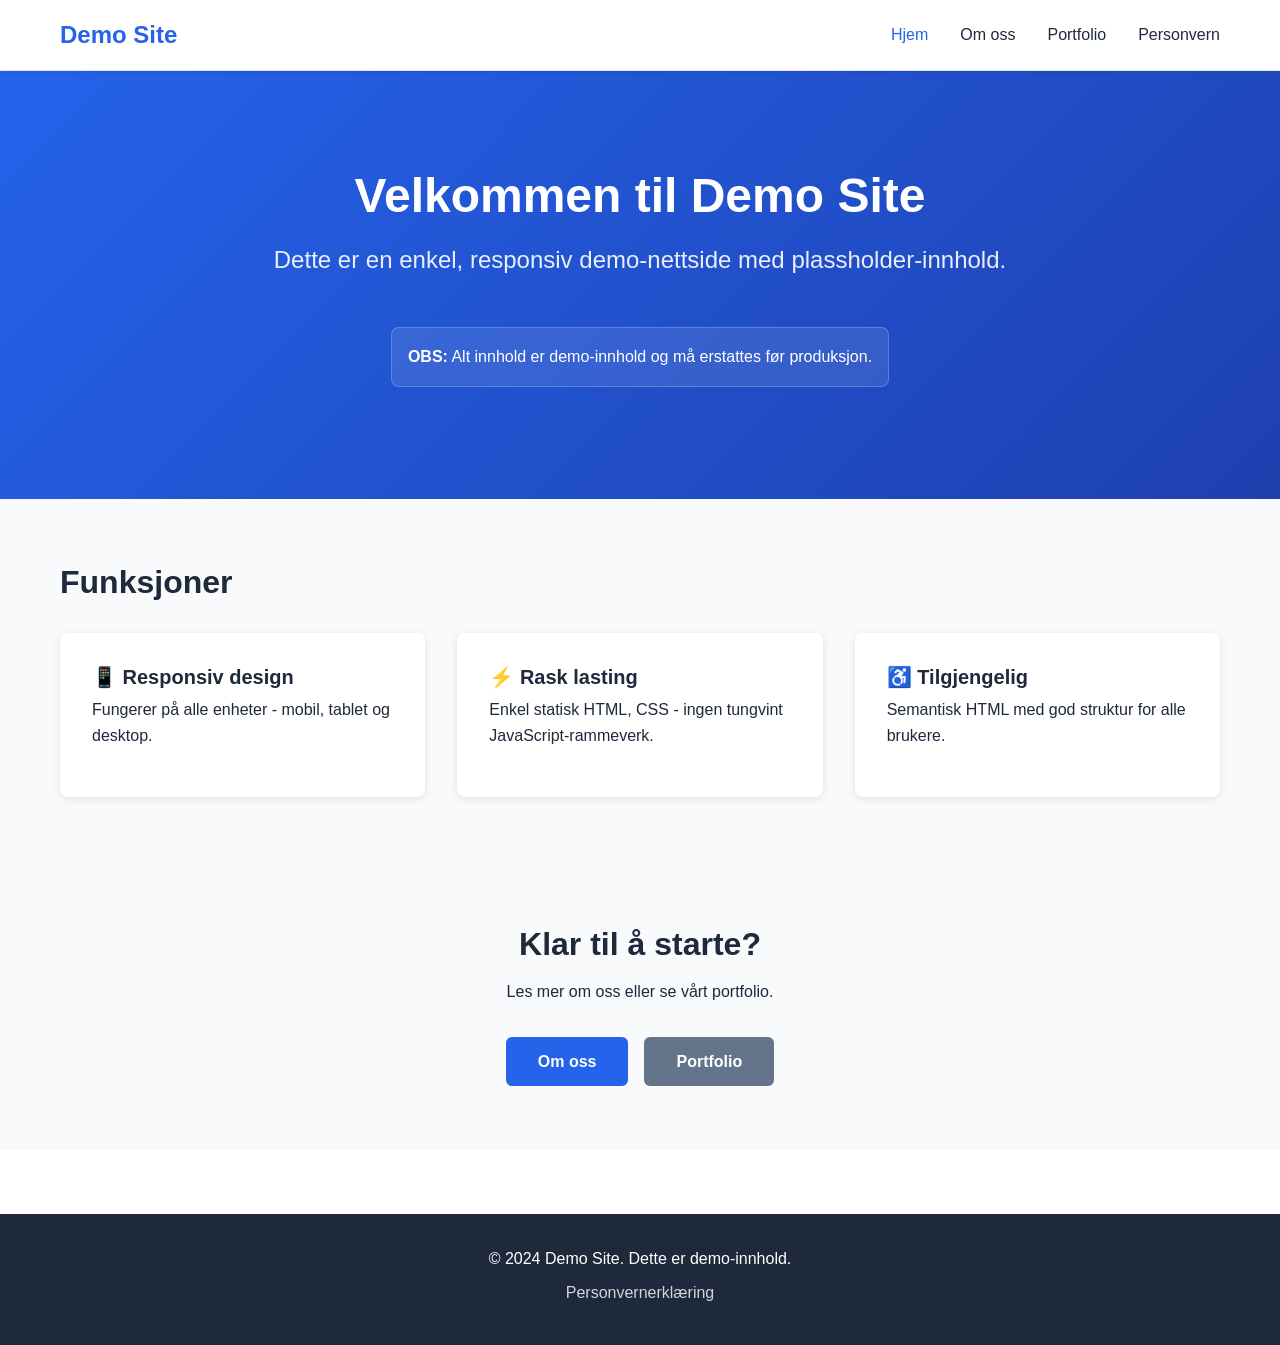
==== commit 350fdd44: "Add initial demo static site with HTML, CSS, and demo content" ====
--- a/index.html
+++ b/index.html
@@ -3,28 +3,20 @@
 <head>
     <meta charset="UTF-8">
     <meta name="viewport" content="width=device-width, initial-scale=1.0">
-    <meta name="description" content="Demo static site - enkel, responsiv nettside">
-    <title>Demo Nettside</title>
+    <meta name="description" content="Demo static site - placeholder content">
+    <title>Hjem - Demo Site</title>
+    <link rel="stylesheet" href="assets/styles.css">
     <link rel="icon" type="image/svg+xml" href="assets/favicon.svg">
-    <link rel="stylesheet" href="assets/styles.css">
 </head>
 <body>
     <header>
-        <nav class="navbar">
-            <div class="container nav-container">
-                <a href="index.html" class="logo">
-                    <img src="assets/favicon.svg" alt="Logo" class="logo-img">
-                    <span>Demo Site</span>
-                </a>
-                <button class="nav-toggle" aria-label="Toggle navigation">
-                    <span></span>
-                    <span></span>
-                    <span></span>
-                </button>
-                <ul class="nav-menu">
+        <nav>
+            <div class="container">
+                <div class="logo">Demo Site</div>
+                <ul class="nav-links">
                     <li><a href="index.html" class="active">Hjem</a></li>
-                    <li><a href="about.html">Om</a></li>
-                    <li><a href="portfolio.html">Portefølje</a></li>
+                    <li><a href="about.html">Om oss</a></li>
+                    <li><a href="portfolio.html">Portfolio</a></li>
                     <li><a href="privacy.md">Personvern</a></li>
                 </ul>
             </div>
@@ -32,78 +24,41 @@
     </header>
 
     <main>
-        <!-- Hero Section -->
         <section class="hero">
             <div class="container">
-                <h1>Velkommen til Demo Nettside</h1>
-                <p class="hero-subtitle">En enkel, responsiv statisk nettside</p>
-                <p class="hero-description">Dette er en demo-side med placeholder-innhold. Bytt ut tekst, bilder og lenker før produksjon.</p>
-                <div class="hero-buttons">
-                    <a href="portfolio.html" class="btn btn-primary">Se Portefølje</a>
-                    <a href="about.html" class="btn btn-secondary">Les Mer</a>
-                </div>
+                <h1>Velkommen til Demo Site</h1>
+                <p class="lead">Dette er en enkel, responsiv demo-nettside med plassholder-innhold.</p>
+                <p class="notice"><strong>OBS:</strong> Alt innhold er demo-innhold og må erstattes før produksjon.</p>
             </div>
         </section>
 
-        <!-- Features Section -->
         <section class="features">
             <div class="container">
                 <h2>Funksjoner</h2>
-                <div class="features-grid">
+                <div class="feature-grid">
                     <div class="feature-card">
-                        <div class="feature-icon">⚡</div>
-                        <h3>Rask & Lett</h3>
-                        <p>Ingen eksterne rammeverk, kun ren HTML, CSS og minimal JavaScript.</p>
+                        <h3>📱 Responsiv design</h3>
+                        <p>Fungerer på alle enheter - mobil, tablet og desktop.</p>
                     </div>
                     <div class="feature-card">
-                        <div class="feature-icon">📱</div>
-                        <h3>Responsiv</h3>
-                        <p>Ser bra ut på alle enheter - mobil, nettbrett og desktop.</p>
+                        <h3>⚡ Rask lasting</h3>
+                        <p>Enkel statisk HTML, CSS - ingen tungvint JavaScript-rammeverk.</p>
                     </div>
                     <div class="feature-card">
-                        <div class="feature-icon">🎨</div>
-                        <h3>Moderne Design</h3>
-                        <p>Rent og moderne design med god brukervennlighet.</p>
-                    </div>
-                    <div class="feature-card">
-                        <div class="feature-icon">🔧</div>
-                        <h3>Lett å Tilpasse</h3>
-                        <p>Enkelt å endre og tilpasse til dine behov.</p>
+                        <h3>♿ Tilgjengelig</h3>
+                        <p>Semantisk HTML med god struktur for alle brukere.</p>
                     </div>
                 </div>
             </div>
         </section>
 
-        <!-- Portfolio Preview Section -->
-        <section class="portfolio-preview">
+        <section class="cta">
             <div class="container">
-                <h2>Portefølje Forhåndsvisning</h2>
-                <p class="section-subtitle">Se noen av våre demo-prosjekter</p>
-                <div class="portfolio-grid">
-                    <div class="portfolio-item">
-                        <div class="portfolio-image">
-                            <div class="placeholder-image">Prosjekt 1</div>
-                        </div>
-                        <h3>Demo Prosjekt 1</h3>
-                        <p>Beskrivelse av prosjekt 1. Dette er placeholder-tekst.</p>
-                    </div>
-                    <div class="portfolio-item">
-                        <div class="portfolio-image">
-                            <div class="placeholder-image">Prosjekt 2</div>
-                        </div>
-                        <h3>Demo Prosjekt 2</h3>
-                        <p>Beskrivelse av prosjekt 2. Dette er placeholder-tekst.</p>
-                    </div>
-                    <div class="portfolio-item">
-                        <div class="portfolio-image">
-                            <div class="placeholder-image">Prosjekt 3</div>
-                        </div>
-                        <h3>Demo Prosjekt 3</h3>
-                        <p>Beskrivelse av prosjekt 3. Dette er placeholder-tekst.</p>
-                    </div>
-                </div>
-                <div class="text-center">
-                    <a href="portfolio.html" class="btn btn-primary">Se Alle Prosjekter</a>
+                <h2>Klar til å starte?</h2>
+                <p>Les mer om oss eller se vårt portfolio.</p>
+                <div class="button-group">
+                    <a href="about.html" class="button">Om oss</a>
+                    <a href="portfolio.html" class="button button-secondary">Portfolio</a>
                 </div>
             </div>
         </section>
@@ -111,52 +66,9 @@
 
     <footer>
         <div class="container">
-            <div class="footer-content">
-                <div class="footer-section">
-                    <h4>Demo Site</h4>
-                    <p>En enkel demo statisk nettside.</p>
-                </div>
-                <div class="footer-section">
-                    <h4>Lenker</h4>
-                    <ul class="footer-links">
-                        <li><a href="index.html">Hjem</a></li>
-                        <li><a href="about.html">Om</a></li>
-                        <li><a href="portfolio.html">Portefølje</a></li>
-                        <li><a href="privacy.md">Personvern</a></li>
-                    </ul>
-                </div>
-                <div class="footer-section">
-                    <h4>Kontakt</h4>
-                    <p>Placeholder kontaktinformasjon</p>
-                    <p>E-post: demo@example.com</p>
-                </div>
-            </div>
-            <div class="footer-bottom">
-                <p>&copy; <span id="current-year"></span> Demo Site. Alle rettigheter reservert.</p>
-            </div>
+            <p>&copy; 2024 Demo Site. Dette er demo-innhold.</p>
+            <p><a href="privacy.md">Personvernerklæring</a></p>
         </div>
     </footer>
-
-    <script>
-        // Navigation toggle for mobile
-        const navToggle = document.querySelector('.nav-toggle');
-        const navMenu = document.querySelector('.nav-menu');
-
-        navToggle.addEventListener('click', () => {
-            navMenu.classList.toggle('active');
-            navToggle.classList.toggle('active');
-        });
-
-        // Close menu when clicking outside
-        document.addEventListener('click', (e) => {
-            if (!e.target.closest('.navbar')) {
-                navMenu.classList.remove('active');
-                navToggle.classList.remove('active');
-            }
-        });
-
-        // Update copyright year dynamically
-        document.getElementById('current-year').textContent = new Date().getFullYear();
-    </script>
 </body>
 </html>
--- a/assets/styles.css
+++ b/assets/styles.css
@@ -1,632 +1,378 @@
-/* ========================================
-   Global Styles & CSS Variables
-   ======================================== */
+/* ===== Global Styles ===== */
+* {
+    margin: 0;
+    padding: 0;
+    box-sizing: border-box;
+}
 
 :root {
     --primary-color: #2563eb;
     --primary-dark: #1e40af;
     --secondary-color: #64748b;
-    --text-color: #1e293b;
-    --text-light: #64748b;
-    --bg-color: #ffffff;
-    --bg-light: #f8fafc;
-    --bg-gray: #e2e8f0;
-    --border-color: #cbd5e1;
-    --success-color: #10b981;
-    --warning-color: #f59e0b;
-    --danger-color: #ef4444;
-    
-    --max-width: 1200px;
-    --spacing-xs: 0.5rem;
-    --spacing-sm: 1rem;
-    --spacing-md: 2rem;
-    --spacing-lg: 3rem;
-    --spacing-xl: 4rem;
-    
-    --border-radius: 8px;
-    --box-shadow: 0 2px 8px rgba(0, 0, 0, 0.1);
-    --box-shadow-lg: 0 4px 16px rgba(0, 0, 0, 0.15);
-    
-    --transition: all 0.3s ease;
-}
-
-/* ========================================
-   Reset & Base Styles
-   ======================================== */
-
-* {
-    margin: 0;
-    padding: 0;
-    box-sizing: border-box;
-}
-
-html {
-    font-size: 16px;
-    scroll-behavior: smooth;
+    --background: #ffffff;
+    --surface: #f8fafc;
+    --text-primary: #1e293b;
+    --text-secondary: #64748b;
+    --border: #e2e8f0;
+    --success: #10b981;
+    --warning: #f59e0b;
+    --error: #ef4444;
+    --shadow: rgba(0, 0, 0, 0.1);
 }
 
 body {
     font-family: -apple-system, BlinkMacSystemFont, 'Segoe UI', Roboto, 'Helvetica Neue', Arial, sans-serif;
     line-height: 1.6;
-    color: var(--text-color);
-    background-color: var(--bg-color);
-}
-
-img {
-    max-width: 100%;
-    height: auto;
-    display: block;
-}
-
-a {
-    color: var(--primary-color);
-    text-decoration: none;
-    transition: var(--transition);
-}
-
-a:hover {
-    color: var(--primary-dark);
-}
-
-/* ========================================
-   Typography
-   ======================================== */
-
+    color: var(--text-primary);
+    background: var(--background);
+}
+
+.container {
+    max-width: 1200px;
+    margin: 0 auto;
+    padding: 0 20px;
+}
+
+/* ===== Typography ===== */
 h1, h2, h3, h4, h5, h6 {
+    margin-bottom: 1rem;
+    line-height: 1.2;
     font-weight: 700;
-    line-height: 1.2;
-    margin-bottom: 1rem;
-}
-
-h1 {
-    font-size: 2.5rem;
-}
-
-h2 {
-    font-size: 2rem;
-}
-
-h3 {
-    font-size: 1.5rem;
-}
-
-h4 {
-    font-size: 1.25rem;
-}
+}
+
+h1 { font-size: 2.5rem; }
+h2 { font-size: 2rem; }
+h3 { font-size: 1.5rem; }
 
 p {
     margin-bottom: 1rem;
 }
 
-/* ========================================
-   Layout
-   ======================================== */
-
-.container {
-    max-width: var(--max-width);
-    margin: 0 auto;
-    padding: 0 var(--spacing-md);
-}
-
-.content-container {
-    max-width: 800px;
-}
-
-/* ========================================
-   Navigation
-   ======================================== */
-
-.navbar {
-    background-color: var(--bg-color);
-    border-bottom: 1px solid var(--border-color);
-    padding: var(--spacing-sm) 0;
+.lead {
+    font-size: 1.25rem;
+    color: var(--text-secondary);
+}
+
+/* ===== Header & Navigation ===== */
+header {
+    background: var(--background);
+    border-bottom: 1px solid var(--border);
     position: sticky;
     top: 0;
-    z-index: 1000;
-    box-shadow: var(--box-shadow);
-}
-
-.nav-container {
+    z-index: 100;
+    box-shadow: 0 1px 3px var(--shadow);
+}
+
+nav {
+    padding: 1rem 0;
+}
+
+nav .container {
     display: flex;
     justify-content: space-between;
     align-items: center;
 }
 
 .logo {
-    display: flex;
-    align-items: center;
-    gap: 0.5rem;
-    font-size: 1.25rem;
+    font-size: 1.5rem;
     font-weight: 700;
-    color: var(--text-color);
-}
-
-.logo:hover {
     color: var(--primary-color);
 }
 
-.logo-img {
-    width: 32px;
-    height: 32px;
-}
-
-.nav-menu {
+.nav-links {
     display: flex;
     list-style: none;
-    gap: var(--spacing-md);
-    align-items: center;
-}
-
-.nav-menu a {
-    color: var(--text-color);
+    gap: 2rem;
+}
+
+.nav-links a {
+    text-decoration: none;
+    color: var(--text-primary);
     font-weight: 500;
-    padding: 0.5rem var(--spacing-sm);
-    border-radius: var(--border-radius);
-    transition: var(--transition);
-}
-
-.nav-menu a:hover,
-.nav-menu a.active {
-    background-color: var(--bg-light);
+    transition: color 0.3s ease;
+}
+
+.nav-links a:hover,
+.nav-links a.active {
     color: var(--primary-color);
 }
 
-.nav-toggle {
-    display: none;
-    flex-direction: column;
-    gap: 4px;
-    background: none;
-    border: none;
-    cursor: pointer;
-    padding: 0.5rem;
-}
-
-.nav-toggle span {
-    width: 25px;
-    height: 3px;
-    background-color: var(--text-color);
-    border-radius: 2px;
-    transition: var(--transition);
-}
-
-/* ========================================
-   Hero Section
-   ======================================== */
-
+/* ===== Main Content ===== */
+main {
+    min-height: calc(100vh - 200px);
+}
+
+section {
+    padding: 4rem 0;
+}
+
+/* ===== Hero Section ===== */
 .hero {
     background: linear-gradient(135deg, var(--primary-color) 0%, var(--primary-dark) 100%);
     color: white;
-    padding: var(--spacing-xl) 0;
     text-align: center;
+    padding: 6rem 0;
 }
 
 .hero h1 {
     font-size: 3rem;
-    margin-bottom: var(--spacing-sm);
-}
-
-.hero-subtitle {
+    margin-bottom: 1rem;
+}
+
+.hero .lead {
     font-size: 1.5rem;
-    margin-bottom: var(--spacing-sm);
-    opacity: 0.95;
-}
-
-.hero-description {
-    font-size: 1.1rem;
-    margin-bottom: var(--spacing-md);
-    opacity: 0.9;
-    max-width: 700px;
-    margin-left: auto;
-    margin-right: auto;
-}
-
-.hero-buttons {
+    color: rgba(255, 255, 255, 0.9);
+    margin-bottom: 1rem;
+}
+
+.notice {
+    background: rgba(255, 255, 255, 0.1);
+    border: 1px solid rgba(255, 255, 255, 0.2);
+    border-radius: 8px;
+    padding: 1rem;
+    margin-top: 2rem;
+    display: inline-block;
+}
+
+/* ===== Features Section ===== */
+.features {
+    background: var(--surface);
+}
+
+.feature-grid {
+    display: grid;
+    grid-template-columns: repeat(auto-fit, minmax(280px, 1fr));
+    gap: 2rem;
+    margin-top: 2rem;
+}
+
+.feature-card {
+    background: var(--background);
+    padding: 2rem;
+    border-radius: 8px;
+    box-shadow: 0 2px 8px var(--shadow);
+    transition: transform 0.3s ease, box-shadow 0.3s ease;
+}
+
+.feature-card:hover {
+    transform: translateY(-4px);
+    box-shadow: 0 4px 16px var(--shadow);
+}
+
+.feature-card h3 {
+    font-size: 1.25rem;
+    margin-bottom: 0.5rem;
+}
+
+/* ===== CTA Section ===== */
+.cta {
+    text-align: center;
+    background: var(--surface);
+}
+
+.button-group {
     display: flex;
-    gap: var(--spacing-sm);
+    gap: 1rem;
     justify-content: center;
-    flex-wrap: wrap;
-}
-
-/* ========================================
-   Buttons
-   ======================================== */
-
-.btn {
+    margin-top: 2rem;
+}
+
+.button {
     display: inline-block;
-    padding: 0.75rem 1.5rem;
-    border-radius: var(--border-radius);
+    padding: 0.75rem 2rem;
+    background: var(--primary-color);
+    color: white;
+    text-decoration: none;
+    border-radius: 6px;
     font-weight: 600;
+    transition: background 0.3s ease, transform 0.2s ease;
+}
+
+.button:hover {
+    background: var(--primary-dark);
+    transform: translateY(-2px);
+}
+
+.button-secondary {
+    background: var(--secondary-color);
+}
+
+.button-secondary:hover {
+    background: #475569;
+}
+
+/* ===== Content Pages ===== */
+.page-header {
+    background: var(--surface);
     text-align: center;
-    cursor: pointer;
-    transition: var(--transition);
-    border: 2px solid transparent;
-}
-
-.btn-primary {
-    background-color: var(--primary-color);
-    color: white;
-}
-
-.btn-primary:hover {
-    background-color: var(--primary-dark);
-    transform: translateY(-2px);
-    box-shadow: var(--box-shadow-lg);
-}
-
-.btn-secondary {
-    background-color: white;
-    color: var(--primary-color);
-    border-color: white;
-}
-
-.btn-secondary:hover {
-    background-color: transparent;
-    color: white;
-    transform: translateY(-2px);
-}
-
-/* ========================================
-   Sections
-   ======================================== */
-
-.features,
-.portfolio-preview,
-.content-section,
-.portfolio-section {
-    padding: var(--spacing-xl) 0;
-}
-
-.features {
-    background-color: var(--bg-light);
-}
-
-.page-header {
-    background-color: var(--bg-light);
-    padding: var(--spacing-lg) 0;
-    text-align: center;
-    border-bottom: 1px solid var(--border-color);
-}
-
-.page-subtitle {
-    font-size: 1.2rem;
-    color: var(--text-light);
-}
-
-.section-subtitle {
-    text-align: center;
-    color: var(--text-light);
-    margin-bottom: var(--spacing-lg);
-}
-
-h2 {
-    text-align: center;
-    margin-bottom: var(--spacing-md);
-}
-
-/* ========================================
-   Feature Cards
-   ======================================== */
-
-.features-grid {
-    display: grid;
-    grid-template-columns: repeat(auto-fit, minmax(250px, 1fr));
-    gap: var(--spacing-md);
-    margin-top: var(--spacing-lg);
-}
-
-.feature-card {
-    background-color: white;
-    padding: var(--spacing-md);
-    border-radius: var(--border-radius);
-    box-shadow: var(--box-shadow);
-    transition: var(--transition);
-    text-align: center;
-}
-
-.feature-card:hover {
-    transform: translateY(-5px);
-    box-shadow: var(--box-shadow-lg);
-}
-
-.feature-icon {
-    font-size: 3rem;
-    margin-bottom: var(--spacing-sm);
-}
-
-.feature-card h3 {
-    margin-bottom: var(--spacing-sm);
-}
-
-.feature-card p {
-    color: var(--text-light);
-    margin-bottom: 0;
-}
-
-/* ========================================
-   Portfolio Grid
-   ======================================== */
-
+    padding: 4rem 0;
+    border-bottom: 1px solid var(--border);
+}
+
+.content {
+    padding: 4rem 0;
+}
+
+.content-block {
+    margin-bottom: 3rem;
+}
+
+.values-list {
+    list-style: none;
+    padding: 0;
+}
+
+.values-list li {
+    padding: 1rem;
+    margin-bottom: 0.5rem;
+    background: var(--surface);
+    border-left: 4px solid var(--primary-color);
+    border-radius: 4px;
+}
+
+.notice-box {
+    background: #fef3c7;
+    border: 1px solid #fbbf24;
+    border-radius: 8px;
+    padding: 1.5rem;
+    margin-top: 3rem;
+}
+
+.notice-box p {
+    margin: 0;
+    color: #92400e;
+}
+
+/* ===== Portfolio Grid ===== */
 .portfolio-grid {
     display: grid;
-    grid-template-columns: repeat(auto-fit, minmax(300px, 1fr));
-    gap: var(--spacing-md);
-    margin-bottom: var(--spacing-lg);
+    grid-template-columns: repeat(auto-fill, minmax(350px, 1fr));
+    gap: 2rem;
+    margin-top: 2rem;
 }
 
 .portfolio-item {
-    background-color: white;
-    border-radius: var(--border-radius);
+    background: var(--background);
+    border: 1px solid var(--border);
+    border-radius: 8px;
     overflow: hidden;
-    box-shadow: var(--box-shadow);
-    transition: var(--transition);
+    transition: box-shadow 0.3s ease, transform 0.3s ease;
 }
 
 .portfolio-item:hover {
-    transform: translateY(-5px);
-    box-shadow: var(--box-shadow-lg);
+    box-shadow: 0 4px 16px var(--shadow);
+    transform: translateY(-4px);
 }
 
 .portfolio-image {
-    width: 100%;
+    background: var(--surface);
     height: 200px;
-    overflow: hidden;
-    background-color: var(--bg-gray);
-}
-
-.placeholder-image {
-    width: 100%;
-    height: 100%;
     display: flex;
     align-items: center;
     justify-content: center;
-    font-size: 1.5rem;
-    font-weight: 600;
-    color: var(--text-light);
-    background: linear-gradient(135deg, #667eea 0%, #764ba2 100%);
+}
+
+.placeholder-image {
+    font-size: 4rem;
+}
+
+.portfolio-content {
+    padding: 1.5rem;
+}
+
+.portfolio-content h3 {
+    margin-bottom: 0.5rem;
+}
+
+.portfolio-meta {
+    color: var(--text-secondary);
+    font-size: 0.875rem;
+    margin-top: 1rem;
+}
+
+/* ===== Footer ===== */
+footer {
+    background: var(--text-primary);
     color: white;
-}
-
-.portfolio-content {
-    padding: var(--spacing-md);
-}
-
-.portfolio-item h3 {
-    margin-bottom: var(--spacing-xs);
-}
-
-.portfolio-category {
-    color: var(--primary-color);
-    font-size: 0.9rem;
-    font-weight: 600;
-    margin-bottom: var(--spacing-sm);
-}
-
-.portfolio-tags {
-    display: flex;
-    flex-wrap: wrap;
-    gap: 0.5rem;
-    margin-top: var(--spacing-sm);
-}
-
-.tag {
-    background-color: var(--bg-light);
-    color: var(--text-color);
-    padding: 0.25rem 0.75rem;
-    border-radius: 20px;
-    font-size: 0.85rem;
-    font-weight: 500;
-}
-
-/* ========================================
-   Content Blocks
-   ======================================== */
-
-.content-block {
-    margin-bottom: var(--spacing-lg);
-}
-
-.content-block h2 {
-    text-align: left;
-}
-
-.styled-list {
-    list-style: none;
-    padding-left: 0;
-}
-
-.styled-list li {
-    padding: 0.5rem 0;
-    padding-left: 1.5rem;
-    position: relative;
-}
-
-.styled-list li:before {
-    content: "✓";
-    position: absolute;
-    left: 0;
-    color: var(--primary-color);
-    font-weight: bold;
-}
-
-.cta-section {
-    background-color: var(--bg-light);
-    padding: var(--spacing-lg);
-    border-radius: var(--border-radius);
     text-align: center;
-    margin-top: var(--spacing-xl);
-}
-
-.text-center {
-    text-align: center;
-    margin-top: var(--spacing-lg);
-}
-
-/* ========================================
-   Footer
-   ======================================== */
-
-footer {
-    background-color: var(--text-color);
+    padding: 2rem 0;
+    margin-top: 4rem;
+}
+
+footer p {
+    margin-bottom: 0.5rem;
+}
+
+footer a {
+    color: rgba(255, 255, 255, 0.8);
+    text-decoration: none;
+    transition: color 0.3s ease;
+}
+
+footer a:hover {
     color: white;
-    padding: var(--spacing-lg) 0 var(--spacing-md);
-    margin-top: var(--spacing-xl);
-}
-
-.footer-content {
-    display: grid;
-    grid-template-columns: repeat(auto-fit, minmax(250px, 1fr));
-    gap: var(--spacing-md);
-    margin-bottom: var(--spacing-md);
-}
-
-.footer-section h4 {
-    margin-bottom: var(--spacing-sm);
-    color: white;
-}
-
-.footer-section p {
-    color: rgba(255, 255, 255, 0.8);
-    margin-bottom: 0.5rem;
-}
-
-.footer-links {
-    list-style: none;
-}
-
-.footer-links li {
-    margin-bottom: 0.5rem;
-}
-
-.footer-links a {
-    color: rgba(255, 255, 255, 0.8);
-    transition: var(--transition);
-}
-
-.footer-links a:hover {
-    color: white;
-    padding-left: 5px;
-}
-
-.footer-bottom {
-    text-align: center;
-    padding-top: var(--spacing-md);
-    border-top: 1px solid rgba(255, 255, 255, 0.1);
-    color: rgba(255, 255, 255, 0.6);
-}
-
-/* ========================================
-   Responsive Design
-   ======================================== */
-
+}
+
+/* ===== Responsive Design ===== */
 @media (max-width: 768px) {
-    html {
-        font-size: 14px;
-    }
-    
-    .nav-toggle {
-        display: flex;
-    }
-    
-    .nav-menu {
-        position: absolute;
-        top: 100%;
-        left: 0;
-        right: 0;
-        background-color: var(--bg-color);
-        flex-direction: column;
-        align-items: stretch;
-        gap: 0;
-        padding: var(--spacing-sm);
-        box-shadow: var(--box-shadow);
-        max-height: 0;
-        overflow: hidden;
-        transition: max-height 0.3s ease;
-    }
-    
-    .nav-menu.active {
-        max-height: 400px;
-    }
-    
-    .nav-menu li {
-        width: 100%;
-    }
-    
-    .nav-menu a {
-        display: block;
-        padding: var(--spacing-sm);
-    }
+    h1 { font-size: 2rem; }
+    h2 { font-size: 1.5rem; }
+    h3 { font-size: 1.25rem; }
     
     .hero h1 {
         font-size: 2rem;
     }
     
-    .hero-subtitle {
-        font-size: 1.2rem;
-    }
-    
-    .hero-buttons {
+    .hero .lead {
+        font-size: 1.125rem;
+    }
+    
+    .nav-links {
+        gap: 1rem;
+        font-size: 0.9rem;
+    }
+    
+    .feature-grid,
+    .portfolio-grid {
+        grid-template-columns: 1fr;
+    }
+    
+    .button-group {
         flex-direction: column;
         align-items: center;
     }
     
-    .hero-buttons .btn {
+    .button {
         width: 100%;
         max-width: 300px;
     }
     
-    .features-grid,
-    .portfolio-grid {
-        grid-template-columns: 1fr;
-    }
-    
-    .footer-content {
-        grid-template-columns: 1fr;
+    section {
+        padding: 2rem 0;
+    }
+    
+    .hero {
+        padding: 3rem 0;
     }
 }
 
 @media (max-width: 480px) {
     .container {
-        padding: 0 var(--spacing-sm);
-    }
-    
-    h1 {
-        font-size: 1.75rem;
-    }
-    
-    h2 {
-        font-size: 1.5rem;
-    }
-    
-    .hero {
-        padding: var(--spacing-md) 0;
-    }
-    
-    .features,
-    .portfolio-preview,
-    .content-section,
-    .portfolio-section {
-        padding: var(--spacing-md) 0;
-    }
-}
-
-/* ========================================
-   Print Styles
-   ======================================== */
-
-@media print {
-    .navbar,
-    .nav-toggle,
-    footer,
-    .btn {
-        display: none;
-    }
-    
-    body {
-        color: black;
-    }
-    
-    .hero {
-        background: none;
-        color: black;
-    }
-}
+        padding: 0 15px;
+    }
+    
+    nav .container {
+        flex-direction: column;
+        gap: 1rem;
+    }
+    
+    .nav-links {
+        flex-wrap: wrap;
+        justify-content: center;
+        gap: 0.5rem;
+    }
+    
+    .logo {
+        font-size: 1.25rem;
+    }
+}
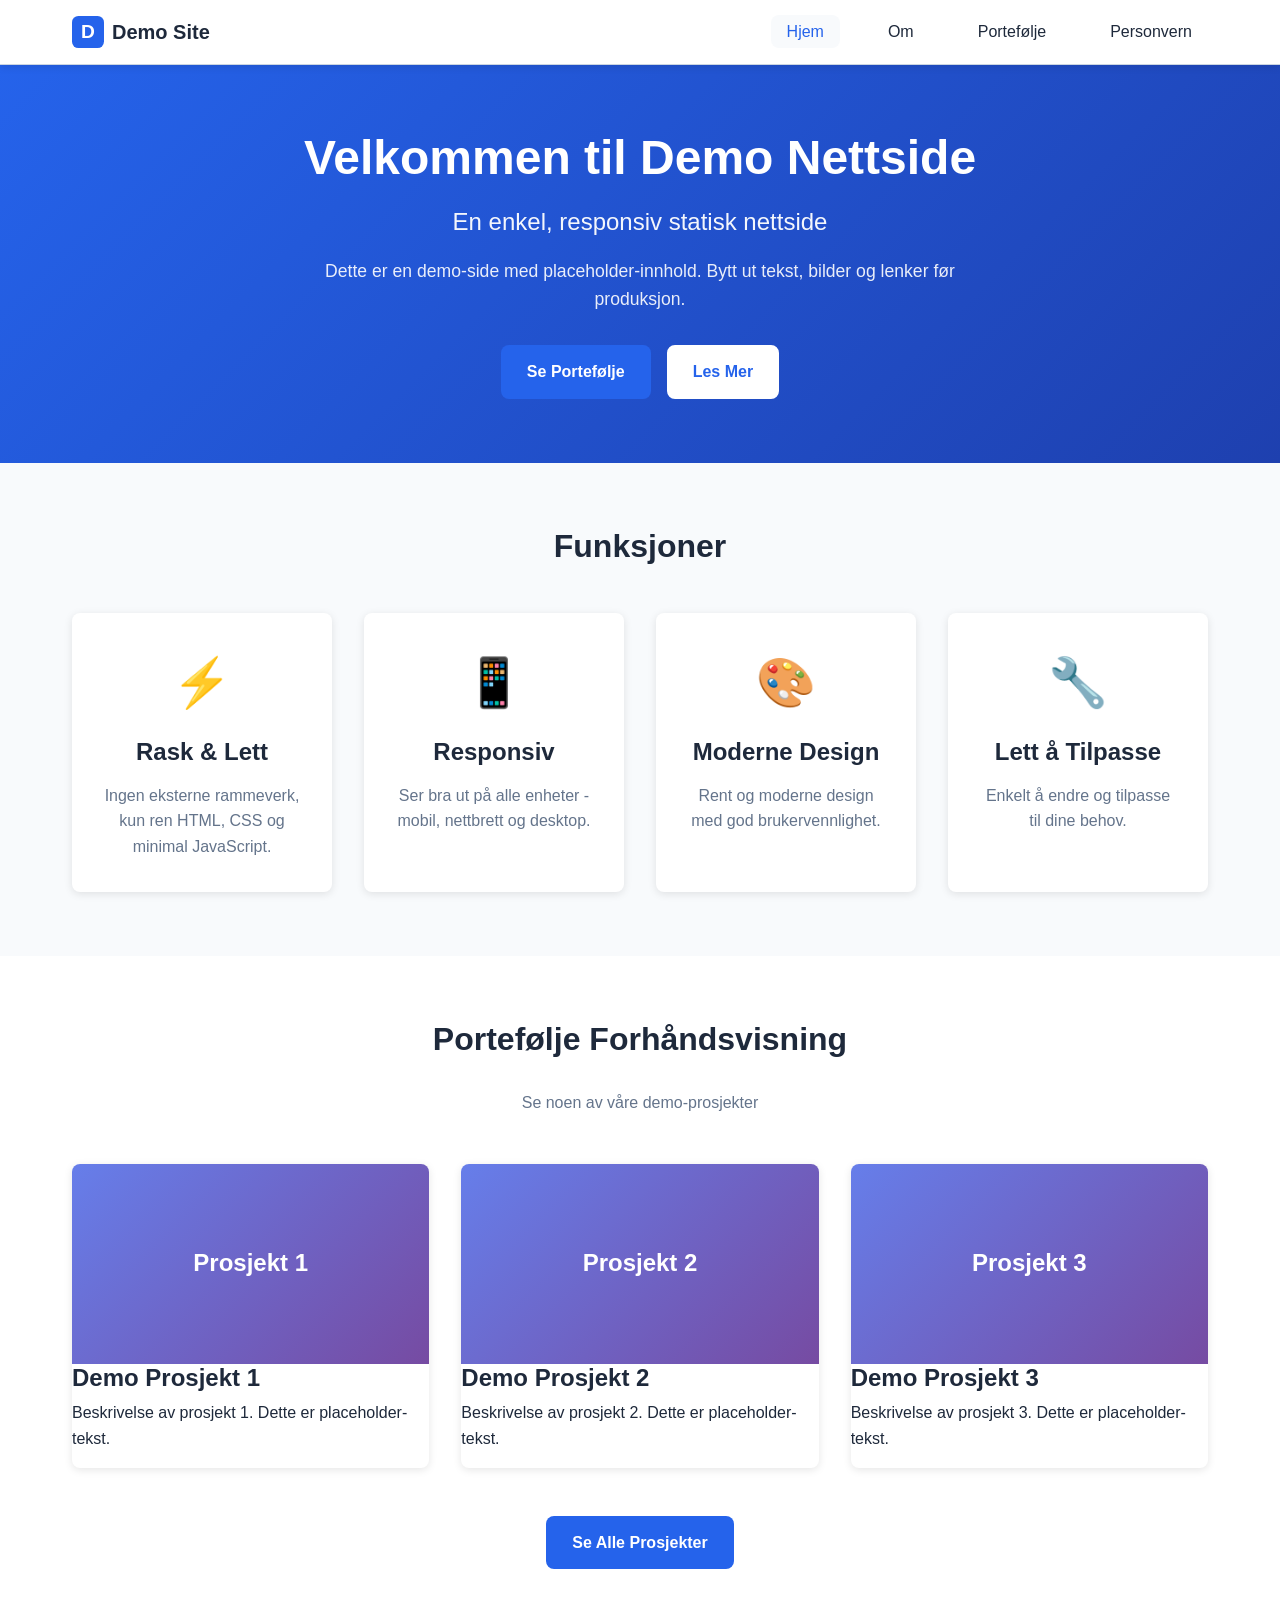
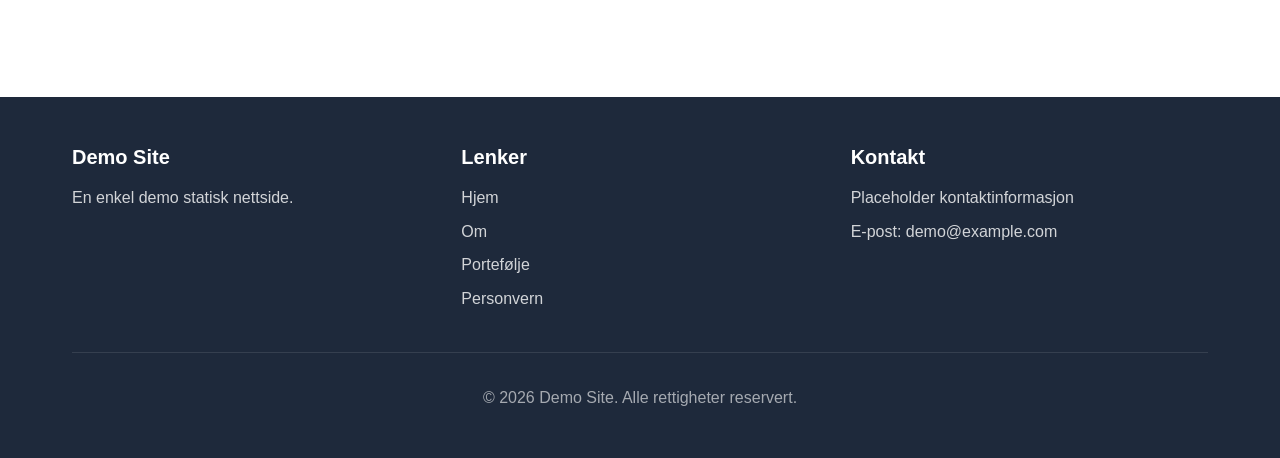
==== commit f0bb9c62: "Fix privacy page: convert from .md to .html and update CSS gradient variables Co-authored-by: rubach" ====
--- a/index.html
+++ b/index.html
@@ -3,62 +3,107 @@
 <head>
     <meta charset="UTF-8">
     <meta name="viewport" content="width=device-width, initial-scale=1.0">
-    <meta name="description" content="Demo static site - placeholder content">
-    <title>Hjem - Demo Site</title>
+    <meta name="description" content="Demo static site - enkel, responsiv nettside">
+    <title>Demo Nettside</title>
+    <link rel="icon" type="image/svg+xml" href="assets/favicon.svg">
     <link rel="stylesheet" href="assets/styles.css">
-    <link rel="icon" type="image/svg+xml" href="assets/favicon.svg">
 </head>
 <body>
     <header>
-        <nav>
-            <div class="container">
-                <div class="logo">Demo Site</div>
-                <ul class="nav-links">
+        <nav class="navbar">
+            <div class="container nav-container">
+                <a href="index.html" class="logo">
+                    <img src="assets/favicon.svg" alt="Logo" class="logo-img">
+                    <span>Demo Site</span>
+                </a>
+                <button class="nav-toggle" aria-label="Toggle navigation">
+                    <span></span>
+                    <span></span>
+                    <span></span>
+                </button>
+                <ul class="nav-menu">
                     <li><a href="index.html" class="active">Hjem</a></li>
-                    <li><a href="about.html">Om oss</a></li>
-                    <li><a href="portfolio.html">Portfolio</a></li>
-                    <li><a href="privacy.md">Personvern</a></li>
+                    <li><a href="about.html">Om</a></li>
+                    <li><a href="portfolio.html">Portefølje</a></li>
+                    <li><a href="privacy.html">Personvern</a></li>
                 </ul>
             </div>
         </nav>
     </header>
 
     <main>
+        <!-- Hero Section -->
         <section class="hero">
             <div class="container">
-                <h1>Velkommen til Demo Site</h1>
-                <p class="lead">Dette er en enkel, responsiv demo-nettside med plassholder-innhold.</p>
-                <p class="notice"><strong>OBS:</strong> Alt innhold er demo-innhold og må erstattes før produksjon.</p>
+                <h1>Velkommen til Demo Nettside</h1>
+                <p class="hero-subtitle">En enkel, responsiv statisk nettside</p>
+                <p class="hero-description">Dette er en demo-side med placeholder-innhold. Bytt ut tekst, bilder og lenker før produksjon.</p>
+                <div class="hero-buttons">
+                    <a href="portfolio.html" class="btn btn-primary">Se Portefølje</a>
+                    <a href="about.html" class="btn btn-secondary">Les Mer</a>
+                </div>
             </div>
         </section>
 
+        <!-- Features Section -->
         <section class="features">
             <div class="container">
                 <h2>Funksjoner</h2>
-                <div class="feature-grid">
+                <div class="features-grid">
                     <div class="feature-card">
-                        <h3>📱 Responsiv design</h3>
-                        <p>Fungerer på alle enheter - mobil, tablet og desktop.</p>
+                        <div class="feature-icon">⚡</div>
+                        <h3>Rask & Lett</h3>
+                        <p>Ingen eksterne rammeverk, kun ren HTML, CSS og minimal JavaScript.</p>
                     </div>
                     <div class="feature-card">
-                        <h3>⚡ Rask lasting</h3>
-                        <p>Enkel statisk HTML, CSS - ingen tungvint JavaScript-rammeverk.</p>
+                        <div class="feature-icon">📱</div>
+                        <h3>Responsiv</h3>
+                        <p>Ser bra ut på alle enheter - mobil, nettbrett og desktop.</p>
                     </div>
                     <div class="feature-card">
-                        <h3>♿ Tilgjengelig</h3>
-                        <p>Semantisk HTML med god struktur for alle brukere.</p>
+                        <div class="feature-icon">🎨</div>
+                        <h3>Moderne Design</h3>
+                        <p>Rent og moderne design med god brukervennlighet.</p>
+                    </div>
+                    <div class="feature-card">
+                        <div class="feature-icon">🔧</div>
+                        <h3>Lett å Tilpasse</h3>
+                        <p>Enkelt å endre og tilpasse til dine behov.</p>
                     </div>
                 </div>
             </div>
         </section>
 
-        <section class="cta">
+        <!-- Portfolio Preview Section -->
+        <section class="portfolio-preview">
             <div class="container">
-                <h2>Klar til å starte?</h2>
-                <p>Les mer om oss eller se vårt portfolio.</p>
-                <div class="button-group">
-                    <a href="about.html" class="button">Om oss</a>
-                    <a href="portfolio.html" class="button button-secondary">Portfolio</a>
+                <h2>Portefølje Forhåndsvisning</h2>
+                <p class="section-subtitle">Se noen av våre demo-prosjekter</p>
+                <div class="portfolio-grid">
+                    <div class="portfolio-item">
+                        <div class="portfolio-image">
+                            <div class="placeholder-image">Prosjekt 1</div>
+                        </div>
+                        <h3>Demo Prosjekt 1</h3>
+                        <p>Beskrivelse av prosjekt 1. Dette er placeholder-tekst.</p>
+                    </div>
+                    <div class="portfolio-item">
+                        <div class="portfolio-image">
+                            <div class="placeholder-image">Prosjekt 2</div>
+                        </div>
+                        <h3>Demo Prosjekt 2</h3>
+                        <p>Beskrivelse av prosjekt 2. Dette er placeholder-tekst.</p>
+                    </div>
+                    <div class="portfolio-item">
+                        <div class="portfolio-image">
+                            <div class="placeholder-image">Prosjekt 3</div>
+                        </div>
+                        <h3>Demo Prosjekt 3</h3>
+                        <p>Beskrivelse av prosjekt 3. Dette er placeholder-tekst.</p>
+                    </div>
+                </div>
+                <div class="text-center">
+                    <a href="portfolio.html" class="btn btn-primary">Se Alle Prosjekter</a>
                 </div>
             </div>
         </section>
@@ -66,9 +111,52 @@
 
     <footer>
         <div class="container">
-            <p>&copy; 2024 Demo Site. Dette er demo-innhold.</p>
-            <p><a href="privacy.md">Personvernerklæring</a></p>
+            <div class="footer-content">
+                <div class="footer-section">
+                    <h4>Demo Site</h4>
+                    <p>En enkel demo statisk nettside.</p>
+                </div>
+                <div class="footer-section">
+                    <h4>Lenker</h4>
+                    <ul class="footer-links">
+                        <li><a href="index.html">Hjem</a></li>
+                        <li><a href="about.html">Om</a></li>
+                        <li><a href="portfolio.html">Portefølje</a></li>
+                        <li><a href="privacy.html">Personvern</a></li>
+                    </ul>
+                </div>
+                <div class="footer-section">
+                    <h4>Kontakt</h4>
+                    <p>Placeholder kontaktinformasjon</p>
+                    <p>E-post: demo@example.com</p>
+                </div>
+            </div>
+            <div class="footer-bottom">
+                <p>&copy; <span id="current-year"></span> Demo Site. Alle rettigheter reservert.</p>
+            </div>
         </div>
     </footer>
+
+    <script>
+        // Navigation toggle for mobile
+        const navToggle = document.querySelector('.nav-toggle');
+        const navMenu = document.querySelector('.nav-menu');
+
+        navToggle.addEventListener('click', () => {
+            navMenu.classList.toggle('active');
+            navToggle.classList.toggle('active');
+        });
+
+        // Close menu when clicking outside
+        document.addEventListener('click', (e) => {
+            if (!e.target.closest('.navbar')) {
+                navMenu.classList.remove('active');
+                navToggle.classList.remove('active');
+            }
+        });
+
+        // Update copyright year dynamically
+        document.getElementById('current-year').textContent = new Date().getFullYear();
+    </script>
 </body>
 </html>
--- a/assets/styles.css
+++ b/assets/styles.css
@@ -1,378 +1,635 @@
-/* ===== Global Styles ===== */
+/* ========================================
+   Global Styles & CSS Variables
+   ======================================== */
+
+:root {
+    --primary-color: #2563eb;
+    --primary-dark: #1e40af;
+    --secondary-color: #64748b;
+    --text-color: #1e293b;
+    --text-light: #64748b;
+    --bg-color: #ffffff;
+    --bg-light: #f8fafc;
+    --bg-gray: #e2e8f0;
+    --border-color: #cbd5e1;
+    --success-color: #10b981;
+    --warning-color: #f59e0b;
+    --danger-color: #ef4444;
+    
+    --gradient-primary: #667eea;
+    --gradient-secondary: #764ba2;
+    
+    --max-width: 1200px;
+    --spacing-xs: 0.5rem;
+    --spacing-sm: 1rem;
+    --spacing-md: 2rem;
+    --spacing-lg: 3rem;
+    --spacing-xl: 4rem;
+    
+    --border-radius: 8px;
+    --box-shadow: 0 2px 8px rgba(0, 0, 0, 0.1);
+    --box-shadow-lg: 0 4px 16px rgba(0, 0, 0, 0.15);
+    
+    --transition: all 0.3s ease;
+}
+
+/* ========================================
+   Reset & Base Styles
+   ======================================== */
+
 * {
     margin: 0;
     padding: 0;
     box-sizing: border-box;
 }
 
-:root {
-    --primary-color: #2563eb;
-    --primary-dark: #1e40af;
-    --secondary-color: #64748b;
-    --background: #ffffff;
-    --surface: #f8fafc;
-    --text-primary: #1e293b;
-    --text-secondary: #64748b;
-    --border: #e2e8f0;
-    --success: #10b981;
-    --warning: #f59e0b;
-    --error: #ef4444;
-    --shadow: rgba(0, 0, 0, 0.1);
+html {
+    font-size: 16px;
+    scroll-behavior: smooth;
 }
 
 body {
     font-family: -apple-system, BlinkMacSystemFont, 'Segoe UI', Roboto, 'Helvetica Neue', Arial, sans-serif;
     line-height: 1.6;
-    color: var(--text-primary);
-    background: var(--background);
-}
-
-.container {
-    max-width: 1200px;
-    margin: 0 auto;
-    padding: 0 20px;
-}
-
-/* ===== Typography ===== */
+    color: var(--text-color);
+    background-color: var(--bg-color);
+}
+
+img {
+    max-width: 100%;
+    height: auto;
+    display: block;
+}
+
+a {
+    color: var(--primary-color);
+    text-decoration: none;
+    transition: var(--transition);
+}
+
+a:hover {
+    color: var(--primary-dark);
+}
+
+/* ========================================
+   Typography
+   ======================================== */
+
 h1, h2, h3, h4, h5, h6 {
+    font-weight: 700;
+    line-height: 1.2;
     margin-bottom: 1rem;
-    line-height: 1.2;
-    font-weight: 700;
-}
-
-h1 { font-size: 2.5rem; }
-h2 { font-size: 2rem; }
-h3 { font-size: 1.5rem; }
+}
+
+h1 {
+    font-size: 2.5rem;
+}
+
+h2 {
+    font-size: 2rem;
+}
+
+h3 {
+    font-size: 1.5rem;
+}
+
+h4 {
+    font-size: 1.25rem;
+}
 
 p {
     margin-bottom: 1rem;
 }
 
-.lead {
-    font-size: 1.25rem;
-    color: var(--text-secondary);
-}
-
-/* ===== Header & Navigation ===== */
-header {
-    background: var(--background);
-    border-bottom: 1px solid var(--border);
+/* ========================================
+   Layout
+   ======================================== */
+
+.container {
+    max-width: var(--max-width);
+    margin: 0 auto;
+    padding: 0 var(--spacing-md);
+}
+
+.content-container {
+    max-width: 800px;
+}
+
+/* ========================================
+   Navigation
+   ======================================== */
+
+.navbar {
+    background-color: var(--bg-color);
+    border-bottom: 1px solid var(--border-color);
+    padding: var(--spacing-sm) 0;
     position: sticky;
     top: 0;
-    z-index: 100;
-    box-shadow: 0 1px 3px var(--shadow);
-}
-
-nav {
-    padding: 1rem 0;
-}
-
-nav .container {
+    z-index: 1000;
+    box-shadow: var(--box-shadow);
+}
+
+.nav-container {
     display: flex;
     justify-content: space-between;
     align-items: center;
 }
 
 .logo {
-    font-size: 1.5rem;
+    display: flex;
+    align-items: center;
+    gap: 0.5rem;
+    font-size: 1.25rem;
     font-weight: 700;
+    color: var(--text-color);
+}
+
+.logo:hover {
     color: var(--primary-color);
 }
 
-.nav-links {
+.logo-img {
+    width: 32px;
+    height: 32px;
+}
+
+.nav-menu {
     display: flex;
     list-style: none;
-    gap: 2rem;
-}
-
-.nav-links a {
-    text-decoration: none;
-    color: var(--text-primary);
+    gap: var(--spacing-md);
+    align-items: center;
+}
+
+.nav-menu a {
+    color: var(--text-color);
     font-weight: 500;
-    transition: color 0.3s ease;
-}
-
-.nav-links a:hover,
-.nav-links a.active {
+    padding: 0.5rem var(--spacing-sm);
+    border-radius: var(--border-radius);
+    transition: var(--transition);
+}
+
+.nav-menu a:hover,
+.nav-menu a.active {
+    background-color: var(--bg-light);
     color: var(--primary-color);
 }
 
-/* ===== Main Content ===== */
-main {
-    min-height: calc(100vh - 200px);
-}
-
-section {
-    padding: 4rem 0;
-}
-
-/* ===== Hero Section ===== */
+.nav-toggle {
+    display: none;
+    flex-direction: column;
+    gap: 4px;
+    background: none;
+    border: none;
+    cursor: pointer;
+    padding: 0.5rem;
+}
+
+.nav-toggle span {
+    width: 25px;
+    height: 3px;
+    background-color: var(--text-color);
+    border-radius: 2px;
+    transition: var(--transition);
+}
+
+/* ========================================
+   Hero Section
+   ======================================== */
+
 .hero {
     background: linear-gradient(135deg, var(--primary-color) 0%, var(--primary-dark) 100%);
     color: white;
-    text-align: center;
-    padding: 6rem 0;
+    padding: var(--spacing-xl) 0;
+    text-align: center;
 }
 
 .hero h1 {
     font-size: 3rem;
-    margin-bottom: 1rem;
-}
-
-.hero .lead {
+    margin-bottom: var(--spacing-sm);
+}
+
+.hero-subtitle {
     font-size: 1.5rem;
-    color: rgba(255, 255, 255, 0.9);
-    margin-bottom: 1rem;
-}
-
-.notice {
-    background: rgba(255, 255, 255, 0.1);
-    border: 1px solid rgba(255, 255, 255, 0.2);
-    border-radius: 8px;
-    padding: 1rem;
-    margin-top: 2rem;
+    margin-bottom: var(--spacing-sm);
+    opacity: 0.95;
+}
+
+.hero-description {
+    font-size: 1.1rem;
+    margin-bottom: var(--spacing-md);
+    opacity: 0.9;
+    max-width: 700px;
+    margin-left: auto;
+    margin-right: auto;
+}
+
+.hero-buttons {
+    display: flex;
+    gap: var(--spacing-sm);
+    justify-content: center;
+    flex-wrap: wrap;
+}
+
+/* ========================================
+   Buttons
+   ======================================== */
+
+.btn {
     display: inline-block;
-}
-
-/* ===== Features Section ===== */
+    padding: 0.75rem 1.5rem;
+    border-radius: var(--border-radius);
+    font-weight: 600;
+    text-align: center;
+    cursor: pointer;
+    transition: var(--transition);
+    border: 2px solid transparent;
+}
+
+.btn-primary {
+    background-color: var(--primary-color);
+    color: white;
+}
+
+.btn-primary:hover {
+    background-color: var(--primary-dark);
+    transform: translateY(-2px);
+    box-shadow: var(--box-shadow-lg);
+}
+
+.btn-secondary {
+    background-color: white;
+    color: var(--primary-color);
+    border-color: white;
+}
+
+.btn-secondary:hover {
+    background-color: transparent;
+    color: white;
+    transform: translateY(-2px);
+}
+
+/* ========================================
+   Sections
+   ======================================== */
+
+.features,
+.portfolio-preview,
+.content-section,
+.portfolio-section {
+    padding: var(--spacing-xl) 0;
+}
+
 .features {
-    background: var(--surface);
-}
-
-.feature-grid {
+    background-color: var(--bg-light);
+}
+
+.page-header {
+    background-color: var(--bg-light);
+    padding: var(--spacing-lg) 0;
+    text-align: center;
+    border-bottom: 1px solid var(--border-color);
+}
+
+.page-subtitle {
+    font-size: 1.2rem;
+    color: var(--text-light);
+}
+
+.section-subtitle {
+    text-align: center;
+    color: var(--text-light);
+    margin-bottom: var(--spacing-lg);
+}
+
+h2 {
+    text-align: center;
+    margin-bottom: var(--spacing-md);
+}
+
+/* ========================================
+   Feature Cards
+   ======================================== */
+
+.features-grid {
     display: grid;
-    grid-template-columns: repeat(auto-fit, minmax(280px, 1fr));
-    gap: 2rem;
-    margin-top: 2rem;
+    grid-template-columns: repeat(auto-fit, minmax(250px, 1fr));
+    gap: var(--spacing-md);
+    margin-top: var(--spacing-lg);
 }
 
 .feature-card {
-    background: var(--background);
-    padding: 2rem;
-    border-radius: 8px;
-    box-shadow: 0 2px 8px var(--shadow);
-    transition: transform 0.3s ease, box-shadow 0.3s ease;
+    background-color: white;
+    padding: var(--spacing-md);
+    border-radius: var(--border-radius);
+    box-shadow: var(--box-shadow);
+    transition: var(--transition);
+    text-align: center;
 }
 
 .feature-card:hover {
-    transform: translateY(-4px);
-    box-shadow: 0 4px 16px var(--shadow);
+    transform: translateY(-5px);
+    box-shadow: var(--box-shadow-lg);
+}
+
+.feature-icon {
+    font-size: 3rem;
+    margin-bottom: var(--spacing-sm);
 }
 
 .feature-card h3 {
-    font-size: 1.25rem;
-    margin-bottom: 0.5rem;
-}
-
-/* ===== CTA Section ===== */
-.cta {
-    text-align: center;
-    background: var(--surface);
-}
-
-.button-group {
-    display: flex;
-    gap: 1rem;
-    justify-content: center;
-    margin-top: 2rem;
-}
-
-.button {
-    display: inline-block;
-    padding: 0.75rem 2rem;
-    background: var(--primary-color);
-    color: white;
-    text-decoration: none;
-    border-radius: 6px;
-    font-weight: 600;
-    transition: background 0.3s ease, transform 0.2s ease;
-}
-
-.button:hover {
-    background: var(--primary-dark);
-    transform: translateY(-2px);
-}
-
-.button-secondary {
-    background: var(--secondary-color);
-}
-
-.button-secondary:hover {
-    background: #475569;
-}
-
-/* ===== Content Pages ===== */
-.page-header {
-    background: var(--surface);
-    text-align: center;
-    padding: 4rem 0;
-    border-bottom: 1px solid var(--border);
-}
-
-.content {
-    padding: 4rem 0;
-}
-
-.content-block {
-    margin-bottom: 3rem;
-}
-
-.values-list {
-    list-style: none;
-    padding: 0;
-}
-
-.values-list li {
-    padding: 1rem;
-    margin-bottom: 0.5rem;
-    background: var(--surface);
-    border-left: 4px solid var(--primary-color);
-    border-radius: 4px;
-}
-
-.notice-box {
-    background: #fef3c7;
-    border: 1px solid #fbbf24;
-    border-radius: 8px;
-    padding: 1.5rem;
-    margin-top: 3rem;
-}
-
-.notice-box p {
-    margin: 0;
-    color: #92400e;
-}
-
-/* ===== Portfolio Grid ===== */
+    margin-bottom: var(--spacing-sm);
+}
+
+.feature-card p {
+    color: var(--text-light);
+    margin-bottom: 0;
+}
+
+/* ========================================
+   Portfolio Grid
+   ======================================== */
+
 .portfolio-grid {
     display: grid;
-    grid-template-columns: repeat(auto-fill, minmax(350px, 1fr));
-    gap: 2rem;
-    margin-top: 2rem;
+    grid-template-columns: repeat(auto-fit, minmax(300px, 1fr));
+    gap: var(--spacing-md);
+    margin-bottom: var(--spacing-lg);
 }
 
 .portfolio-item {
-    background: var(--background);
-    border: 1px solid var(--border);
-    border-radius: 8px;
+    background-color: white;
+    border-radius: var(--border-radius);
     overflow: hidden;
-    transition: box-shadow 0.3s ease, transform 0.3s ease;
+    box-shadow: var(--box-shadow);
+    transition: var(--transition);
 }
 
 .portfolio-item:hover {
-    box-shadow: 0 4px 16px var(--shadow);
-    transform: translateY(-4px);
+    transform: translateY(-5px);
+    box-shadow: var(--box-shadow-lg);
 }
 
 .portfolio-image {
-    background: var(--surface);
+    width: 100%;
     height: 200px;
+    overflow: hidden;
+    background-color: var(--bg-gray);
+}
+
+.placeholder-image {
+    width: 100%;
+    height: 100%;
     display: flex;
     align-items: center;
     justify-content: center;
-}
-
-.placeholder-image {
-    font-size: 4rem;
+    font-size: 1.5rem;
+    font-weight: 600;
+    color: var(--text-light);
+    background: linear-gradient(135deg, var(--gradient-primary) 0%, var(--gradient-secondary) 100%);
+    color: white;
 }
 
 .portfolio-content {
-    padding: 1.5rem;
-}
-
-.portfolio-content h3 {
+    padding: var(--spacing-md);
+}
+
+.portfolio-item h3 {
+    margin-bottom: var(--spacing-xs);
+}
+
+.portfolio-category {
+    color: var(--primary-color);
+    font-size: 0.9rem;
+    font-weight: 600;
+    margin-bottom: var(--spacing-sm);
+}
+
+.portfolio-tags {
+    display: flex;
+    flex-wrap: wrap;
+    gap: 0.5rem;
+    margin-top: var(--spacing-sm);
+}
+
+.tag {
+    background-color: var(--bg-light);
+    color: var(--text-color);
+    padding: 0.25rem 0.75rem;
+    border-radius: 20px;
+    font-size: 0.85rem;
+    font-weight: 500;
+}
+
+/* ========================================
+   Content Blocks
+   ======================================== */
+
+.content-block {
+    margin-bottom: var(--spacing-lg);
+}
+
+.content-block h2 {
+    text-align: left;
+}
+
+.styled-list {
+    list-style: none;
+    padding-left: 0;
+}
+
+.styled-list li {
+    padding: 0.5rem 0;
+    padding-left: 1.5rem;
+    position: relative;
+}
+
+.styled-list li:before {
+    content: "✓";
+    position: absolute;
+    left: 0;
+    color: var(--primary-color);
+    font-weight: bold;
+}
+
+.cta-section {
+    background-color: var(--bg-light);
+    padding: var(--spacing-lg);
+    border-radius: var(--border-radius);
+    text-align: center;
+    margin-top: var(--spacing-xl);
+}
+
+.text-center {
+    text-align: center;
+    margin-top: var(--spacing-lg);
+}
+
+/* ========================================
+   Footer
+   ======================================== */
+
+footer {
+    background-color: var(--text-color);
+    color: white;
+    padding: var(--spacing-lg) 0 var(--spacing-md);
+    margin-top: var(--spacing-xl);
+}
+
+.footer-content {
+    display: grid;
+    grid-template-columns: repeat(auto-fit, minmax(250px, 1fr));
+    gap: var(--spacing-md);
+    margin-bottom: var(--spacing-md);
+}
+
+.footer-section h4 {
+    margin-bottom: var(--spacing-sm);
+    color: white;
+}
+
+.footer-section p {
+    color: rgba(255, 255, 255, 0.8);
     margin-bottom: 0.5rem;
 }
 
-.portfolio-meta {
-    color: var(--text-secondary);
-    font-size: 0.875rem;
-    margin-top: 1rem;
-}
-
-/* ===== Footer ===== */
-footer {
-    background: var(--text-primary);
+.footer-links {
+    list-style: none;
+}
+
+.footer-links li {
+    margin-bottom: 0.5rem;
+}
+
+.footer-links a {
+    color: rgba(255, 255, 255, 0.8);
+    transition: var(--transition);
+}
+
+.footer-links a:hover {
     color: white;
-    text-align: center;
-    padding: 2rem 0;
-    margin-top: 4rem;
-}
-
-footer p {
-    margin-bottom: 0.5rem;
-}
-
-footer a {
-    color: rgba(255, 255, 255, 0.8);
-    text-decoration: none;
-    transition: color 0.3s ease;
-}
-
-footer a:hover {
-    color: white;
-}
-
-/* ===== Responsive Design ===== */
+    padding-left: 5px;
+}
+
+.footer-bottom {
+    text-align: center;
+    padding-top: var(--spacing-md);
+    border-top: 1px solid rgba(255, 255, 255, 0.1);
+    color: rgba(255, 255, 255, 0.6);
+}
+
+/* ========================================
+   Responsive Design
+   ======================================== */
+
 @media (max-width: 768px) {
-    h1 { font-size: 2rem; }
-    h2 { font-size: 1.5rem; }
-    h3 { font-size: 1.25rem; }
+    html {
+        font-size: 14px;
+    }
+    
+    .nav-toggle {
+        display: flex;
+    }
+    
+    .nav-menu {
+        position: absolute;
+        top: 100%;
+        left: 0;
+        right: 0;
+        background-color: var(--bg-color);
+        flex-direction: column;
+        align-items: stretch;
+        gap: 0;
+        padding: var(--spacing-sm);
+        box-shadow: var(--box-shadow);
+        max-height: 0;
+        overflow: hidden;
+        transition: max-height 0.3s ease;
+    }
+    
+    .nav-menu.active {
+        max-height: 400px;
+    }
+    
+    .nav-menu li {
+        width: 100%;
+    }
+    
+    .nav-menu a {
+        display: block;
+        padding: var(--spacing-sm);
+    }
     
     .hero h1 {
         font-size: 2rem;
     }
     
-    .hero .lead {
-        font-size: 1.125rem;
-    }
-    
-    .nav-links {
-        gap: 1rem;
-        font-size: 0.9rem;
-    }
-    
-    .feature-grid,
+    .hero-subtitle {
+        font-size: 1.2rem;
+    }
+    
+    .hero-buttons {
+        flex-direction: column;
+        align-items: center;
+    }
+    
+    .hero-buttons .btn {
+        width: 100%;
+        max-width: 300px;
+    }
+    
+    .features-grid,
     .portfolio-grid {
         grid-template-columns: 1fr;
     }
     
-    .button-group {
-        flex-direction: column;
-        align-items: center;
-    }
-    
-    .button {
-        width: 100%;
-        max-width: 300px;
-    }
-    
-    section {
-        padding: 2rem 0;
-    }
-    
-    .hero {
-        padding: 3rem 0;
+    .footer-content {
+        grid-template-columns: 1fr;
     }
 }
 
 @media (max-width: 480px) {
     .container {
-        padding: 0 15px;
-    }
-    
-    nav .container {
-        flex-direction: column;
-        gap: 1rem;
-    }
-    
-    .nav-links {
-        flex-wrap: wrap;
-        justify-content: center;
-        gap: 0.5rem;
-    }
-    
-    .logo {
-        font-size: 1.25rem;
-    }
-}
+        padding: 0 var(--spacing-sm);
+    }
+    
+    h1 {
+        font-size: 1.75rem;
+    }
+    
+    h2 {
+        font-size: 1.5rem;
+    }
+    
+    .hero {
+        padding: var(--spacing-md) 0;
+    }
+    
+    .features,
+    .portfolio-preview,
+    .content-section,
+    .portfolio-section {
+        padding: var(--spacing-md) 0;
+    }
+}
+
+/* ========================================
+   Print Styles
+   ======================================== */
+
+@media print {
+    .navbar,
+    .nav-toggle,
+    footer,
+    .btn {
+        display: none;
+    }
+    
+    body {
+        color: black;
+    }
+    
+    .hero {
+        background: none;
+        color: black;
+    }
+}
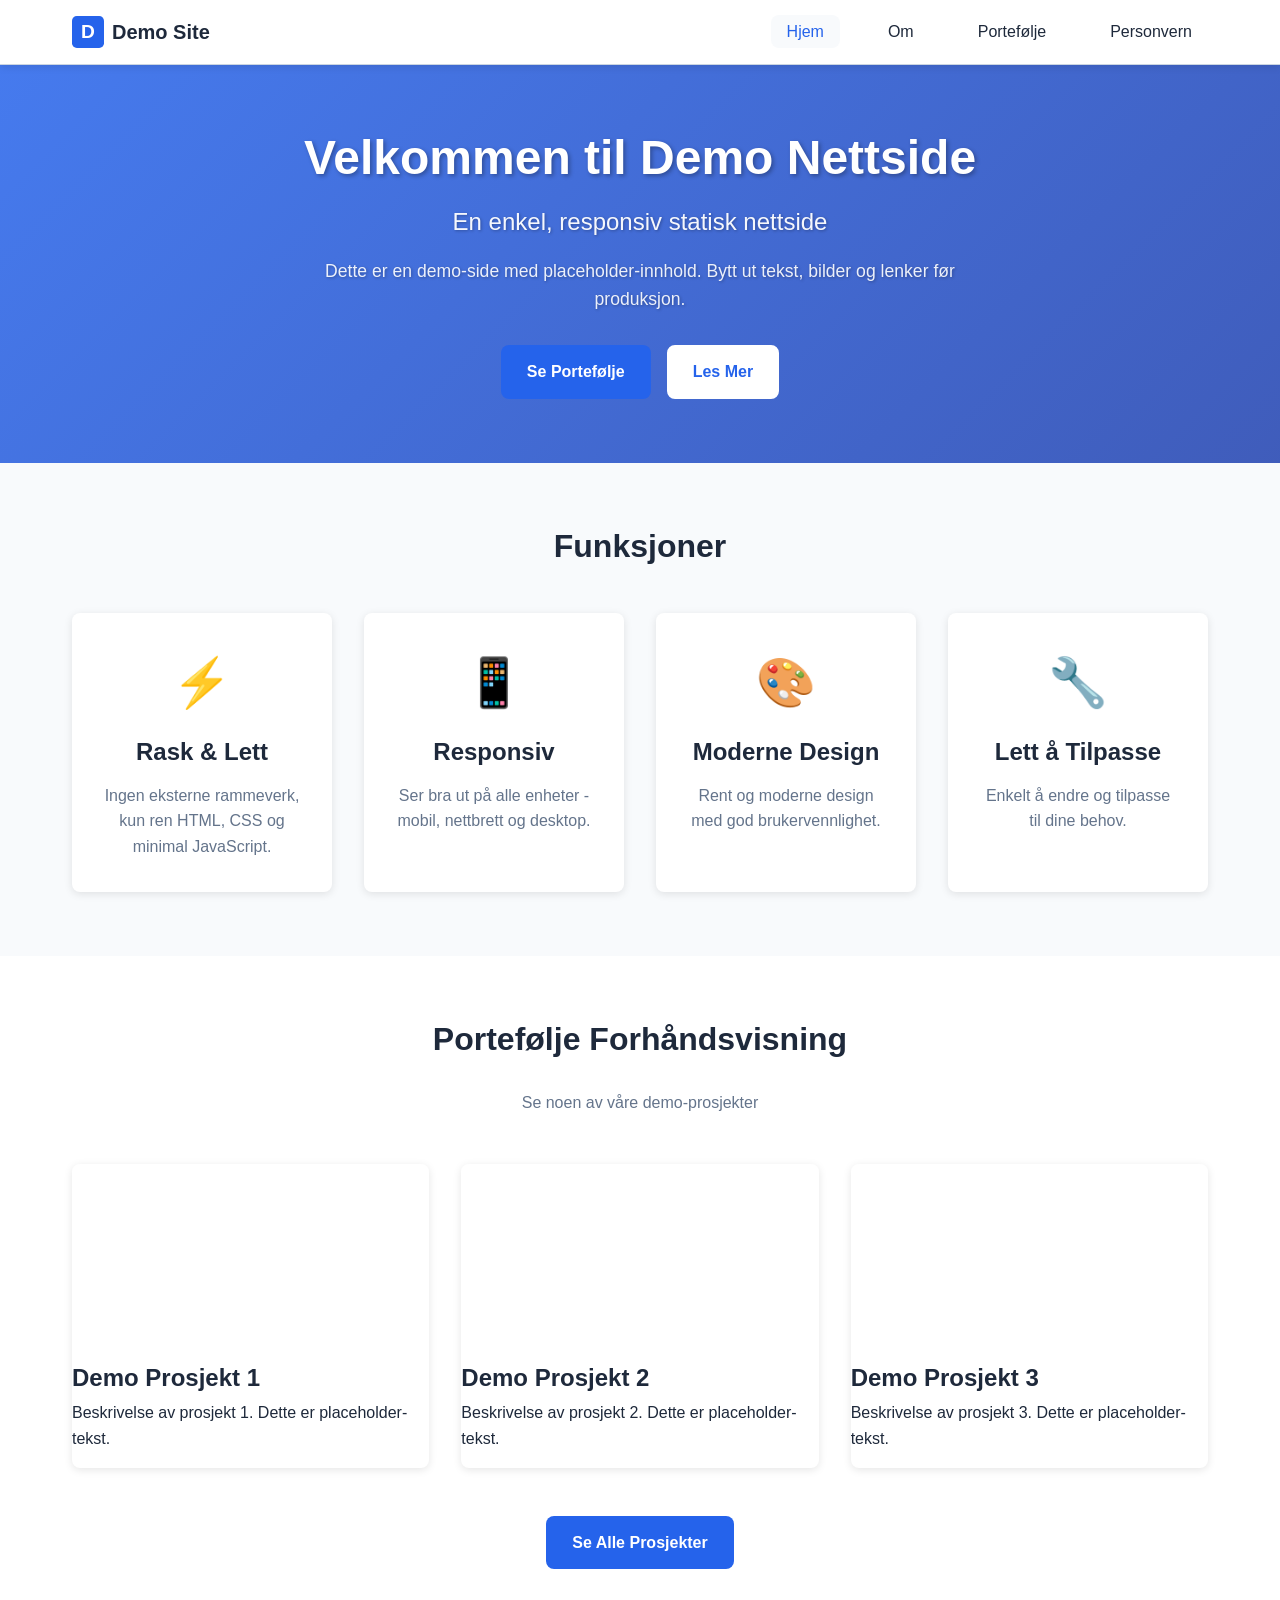
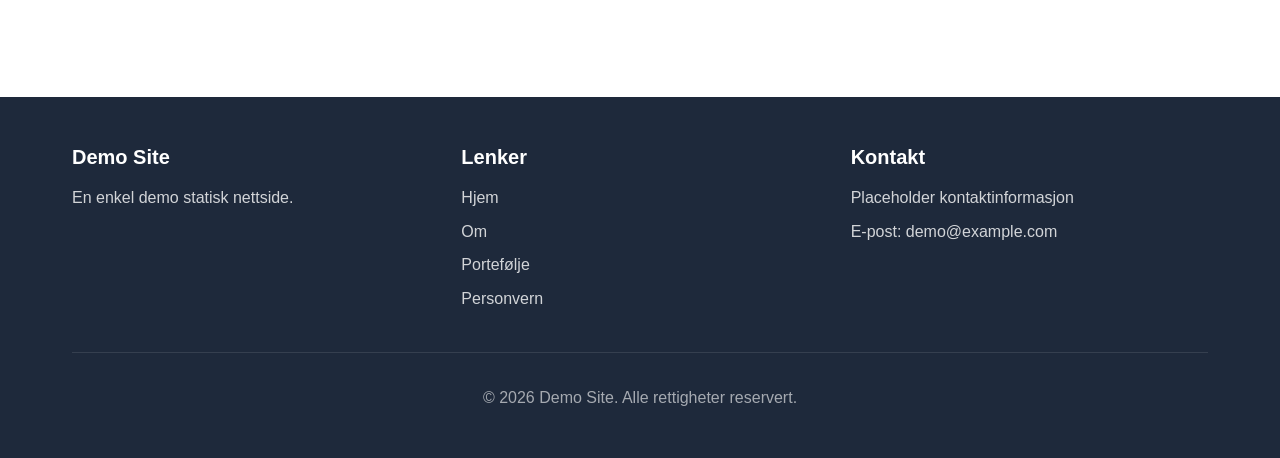
==== commit cf4ac9c4: "Add real demo images and update HTML/CSS to use them Co-authored-by: rubach89-cmd <248762632+rubach8" ====
--- a/index.html
+++ b/index.html
@@ -33,7 +33,7 @@
 
     <main>
         <!-- Hero Section -->
-        <section class="hero">
+        <section class="hero hero-with-bg">
             <div class="container">
                 <h1>Velkommen til Demo Nettside</h1>
                 <p class="hero-subtitle">En enkel, responsiv statisk nettside</p>
@@ -82,21 +82,21 @@
                 <div class="portfolio-grid">
                     <div class="portfolio-item">
                         <div class="portfolio-image">
-                            <div class="placeholder-image">Prosjekt 1</div>
+                            <img src="assets/images/portfolio-1481031.jpg" alt="Demo Prosjekt 1" class="portfolio-thumb">
                         </div>
                         <h3>Demo Prosjekt 1</h3>
                         <p>Beskrivelse av prosjekt 1. Dette er placeholder-tekst.</p>
                     </div>
                     <div class="portfolio-item">
                         <div class="portfolio-image">
-                            <div class="placeholder-image">Prosjekt 2</div>
+                            <img src="assets/images/portfolio-unsplash1.jpg" alt="Demo Prosjekt 2" class="portfolio-thumb">
                         </div>
                         <h3>Demo Prosjekt 2</h3>
                         <p>Beskrivelse av prosjekt 2. Dette er placeholder-tekst.</p>
                     </div>
                     <div class="portfolio-item">
                         <div class="portfolio-image">
-                            <div class="placeholder-image">Prosjekt 3</div>
+                            <img src="assets/images/portfolio-1481031.jpg" alt="Demo Prosjekt 3" class="portfolio-thumb">
                         </div>
                         <h3>Demo Prosjekt 3</h3>
                         <p>Beskrivelse av prosjekt 3. Dette er placeholder-tekst.</p>
--- a/assets/styles.css
+++ b/assets/styles.css
@@ -203,15 +203,40 @@
     text-align: center;
 }
 
+.hero-with-bg {
+    background-image: url('../images/hero-417173.jpg');
+    background-size: cover;
+    background-position: center;
+    background-repeat: no-repeat;
+    position: relative;
+}
+
+.hero-with-bg::before {
+    content: '';
+    position: absolute;
+    top: 0;
+    left: 0;
+    right: 0;
+    bottom: 0;
+    background: linear-gradient(135deg, rgba(37, 99, 235, 0.85) 0%, rgba(30, 64, 175, 0.85) 100%);
+}
+
+.hero-with-bg .container {
+    position: relative;
+    z-index: 1;
+}
+
 .hero h1 {
     font-size: 3rem;
     margin-bottom: var(--spacing-sm);
+    text-shadow: 2px 2px 4px rgba(0, 0, 0, 0.3);
 }
 
 .hero-subtitle {
     font-size: 1.5rem;
     margin-bottom: var(--spacing-sm);
     opacity: 0.95;
+    text-shadow: 1px 1px 3px rgba(0, 0, 0, 0.3);
 }
 
 .hero-description {
@@ -221,6 +246,7 @@
     max-width: 700px;
     margin-left: auto;
     margin-right: auto;
+    text-shadow: 1px 1px 3px rgba(0, 0, 0, 0.3);
 }
 
 .hero-buttons {
@@ -374,6 +400,17 @@
     height: 200px;
     overflow: hidden;
     background-color: var(--bg-gray);
+}
+
+.portfolio-thumb {
+    width: 100%;
+    height: 100%;
+    object-fit: cover;
+    transition: var(--transition);
+}
+
+.portfolio-item:hover .portfolio-thumb {
+    transform: scale(1.05);
 }
 
 .placeholder-image {
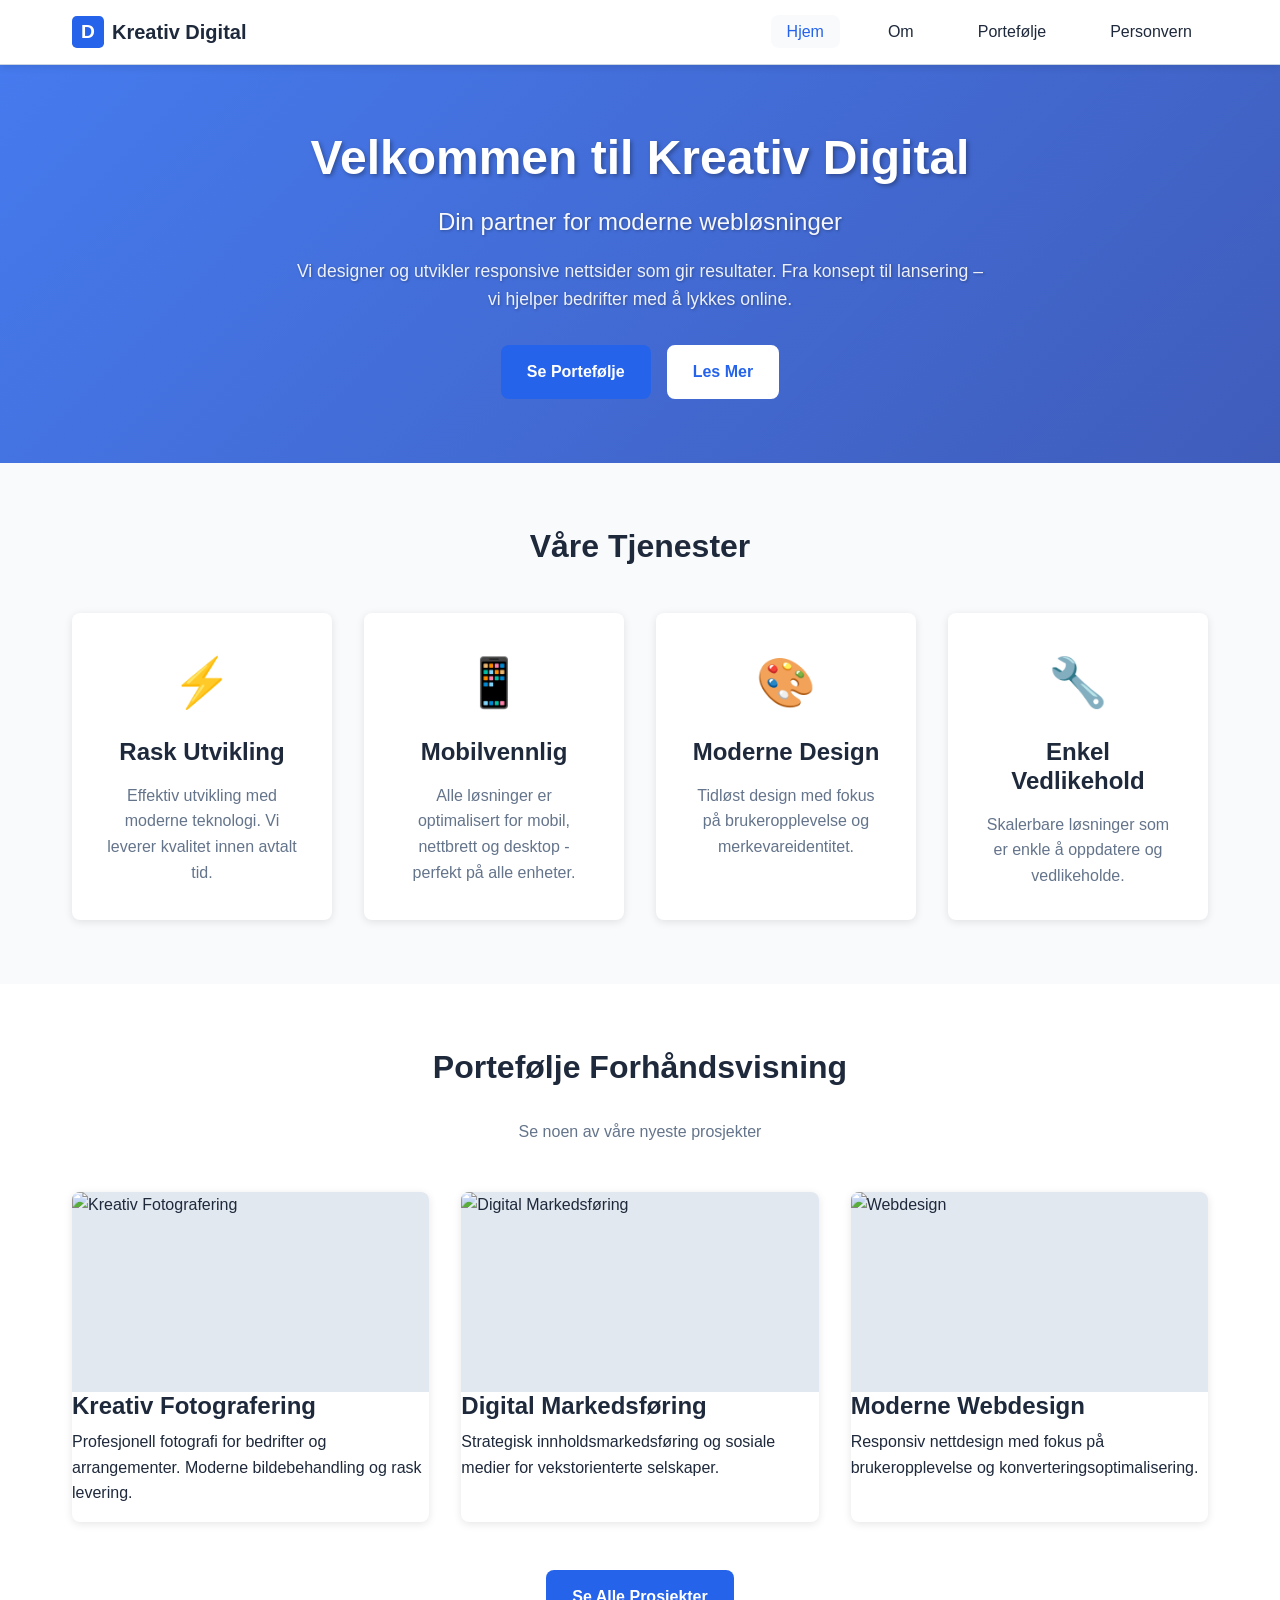
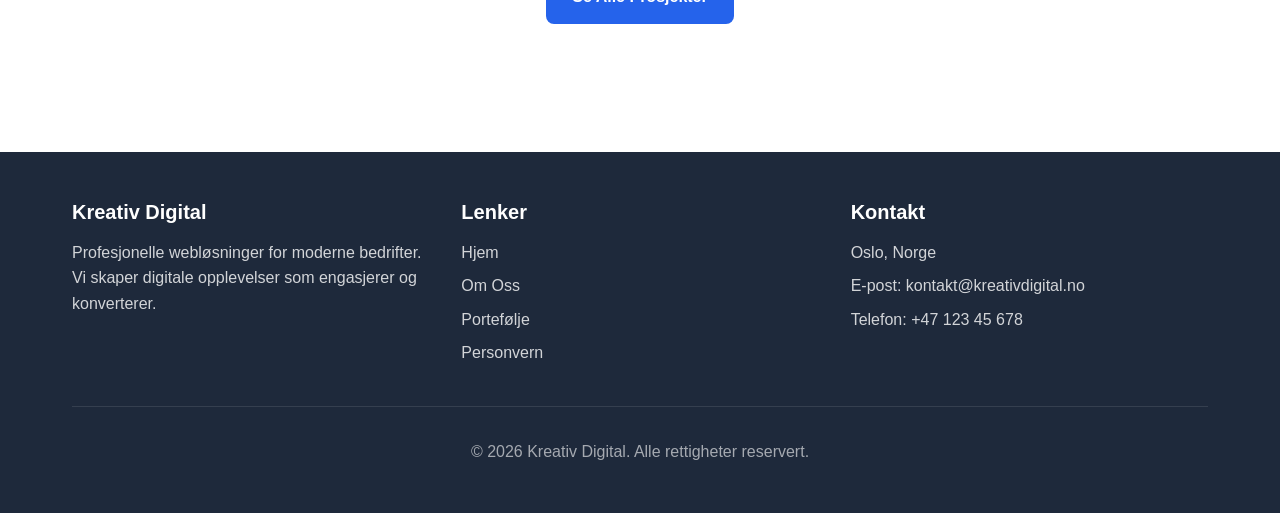
==== commit 2dd899e6: "Replace placeholder content with realistic Norwegian business data Co-authored-by: rubach89-cmd <248" ====
--- a/index.html
+++ b/index.html
@@ -3,8 +3,8 @@
 <head>
     <meta charset="UTF-8">
     <meta name="viewport" content="width=device-width, initial-scale=1.0">
-    <meta name="description" content="Demo static site - enkel, responsiv nettside">
-    <title>Demo Nettside</title>
+    <meta name="description" content="Kreativ Digital - Profesjonelle webløsninger og digital markedsføring">
+    <title>Kreativ Digital - Din Partner for Webløsninger</title>
     <link rel="icon" type="image/svg+xml" href="assets/favicon.svg">
     <link rel="stylesheet" href="assets/styles.css">
 </head>
@@ -14,7 +14,7 @@
             <div class="container nav-container">
                 <a href="index.html" class="logo">
                     <img src="assets/favicon.svg" alt="Logo" class="logo-img">
-                    <span>Demo Site</span>
+                    <span>Kreativ Digital</span>
                 </a>
                 <button class="nav-toggle" aria-label="Toggle navigation">
                     <span></span>
@@ -35,9 +35,9 @@
         <!-- Hero Section -->
         <section class="hero hero-with-bg">
             <div class="container">
-                <h1>Velkommen til Demo Nettside</h1>
-                <p class="hero-subtitle">En enkel, responsiv statisk nettside</p>
-                <p class="hero-description">Dette er en demo-side med placeholder-innhold. Bytt ut tekst, bilder og lenker før produksjon.</p>
+                <h1>Velkommen til Kreativ Digital</h1>
+                <p class="hero-subtitle">Din partner for moderne webløsninger</p>
+                <p class="hero-description">Vi designer og utvikler responsive nettsider som gir resultater. Fra konsept til lansering – vi hjelper bedrifter med å lykkes online.</p>
                 <div class="hero-buttons">
                     <a href="portfolio.html" class="btn btn-primary">Se Portefølje</a>
                     <a href="about.html" class="btn btn-secondary">Les Mer</a>
@@ -48,27 +48,27 @@
         <!-- Features Section -->
         <section class="features">
             <div class="container">
-                <h2>Funksjoner</h2>
+                <h2>Våre Tjenester</h2>
                 <div class="features-grid">
                     <div class="feature-card">
                         <div class="feature-icon">⚡</div>
-                        <h3>Rask & Lett</h3>
-                        <p>Ingen eksterne rammeverk, kun ren HTML, CSS og minimal JavaScript.</p>
+                        <h3>Rask Utvikling</h3>
+                        <p>Effektiv utvikling med moderne teknologi. Vi leverer kvalitet innen avtalt tid.</p>
                     </div>
                     <div class="feature-card">
                         <div class="feature-icon">📱</div>
-                        <h3>Responsiv</h3>
-                        <p>Ser bra ut på alle enheter - mobil, nettbrett og desktop.</p>
+                        <h3>Mobilvennlig</h3>
+                        <p>Alle løsninger er optimalisert for mobil, nettbrett og desktop - perfekt på alle enheter.</p>
                     </div>
                     <div class="feature-card">
                         <div class="feature-icon">🎨</div>
                         <h3>Moderne Design</h3>
-                        <p>Rent og moderne design med god brukervennlighet.</p>
+                        <p>Tidløst design med fokus på brukeropplevelse og merkevareidentitet.</p>
                     </div>
                     <div class="feature-card">
                         <div class="feature-icon">🔧</div>
-                        <h3>Lett å Tilpasse</h3>
-                        <p>Enkelt å endre og tilpasse til dine behov.</p>
+                        <h3>Enkel Vedlikehold</h3>
+                        <p>Skalerbare løsninger som er enkle å oppdatere og vedlikeholde.</p>
                     </div>
                 </div>
             </div>
@@ -78,28 +78,28 @@
         <section class="portfolio-preview">
             <div class="container">
                 <h2>Portefølje Forhåndsvisning</h2>
-                <p class="section-subtitle">Se noen av våre demo-prosjekter</p>
+                <p class="section-subtitle">Se noen av våre nyeste prosjekter</p>
                 <div class="portfolio-grid">
                     <div class="portfolio-item">
                         <div class="portfolio-image">
-                            <img src="assets/images/portfolio-1481031.jpg" alt="Demo Prosjekt 1" class="portfolio-thumb">
+                            <img src="assets/images/portfolio-1481031.jpg" alt="Kreativ Fotografering" class="portfolio-thumb">
                         </div>
-                        <h3>Demo Prosjekt 1</h3>
-                        <p>Beskrivelse av prosjekt 1. Dette er placeholder-tekst.</p>
+                        <h3>Kreativ Fotografering</h3>
+                        <p>Profesjonell fotografi for bedrifter og arrangementer. Moderne bildebehandling og rask levering.</p>
                     </div>
                     <div class="portfolio-item">
                         <div class="portfolio-image">
-                            <img src="assets/images/portfolio-unsplash1.jpg" alt="Demo Prosjekt 2" class="portfolio-thumb">
+                            <img src="assets/images/portfolio-unsplash1.jpg" alt="Digital Markedsføring" class="portfolio-thumb">
                         </div>
-                        <h3>Demo Prosjekt 2</h3>
-                        <p>Beskrivelse av prosjekt 2. Dette er placeholder-tekst.</p>
+                        <h3>Digital Markedsføring</h3>
+                        <p>Strategisk innholdsmarkedsføring og sosiale medier for vekstorienterte selskaper.</p>
                     </div>
                     <div class="portfolio-item">
                         <div class="portfolio-image">
-                            <img src="assets/images/portfolio-1481031.jpg" alt="Demo Prosjekt 3" class="portfolio-thumb">
+                            <img src="assets/images/portfolio-1481031.jpg" alt="Webdesign" class="portfolio-thumb">
                         </div>
-                        <h3>Demo Prosjekt 3</h3>
-                        <p>Beskrivelse av prosjekt 3. Dette er placeholder-tekst.</p>
+                        <h3>Moderne Webdesign</h3>
+                        <p>Responsiv nettdesign med fokus på brukeropplevelse og konverteringsoptimalisering.</p>
                     </div>
                 </div>
                 <div class="text-center">
@@ -113,26 +113,27 @@
         <div class="container">
             <div class="footer-content">
                 <div class="footer-section">
-                    <h4>Demo Site</h4>
-                    <p>En enkel demo statisk nettside.</p>
+                    <h4>Kreativ Digital</h4>
+                    <p>Profesjonelle webløsninger for moderne bedrifter. Vi skaper digitale opplevelser som engasjerer og konverterer.</p>
                 </div>
                 <div class="footer-section">
                     <h4>Lenker</h4>
                     <ul class="footer-links">
                         <li><a href="index.html">Hjem</a></li>
-                        <li><a href="about.html">Om</a></li>
+                        <li><a href="about.html">Om Oss</a></li>
                         <li><a href="portfolio.html">Portefølje</a></li>
                         <li><a href="privacy.html">Personvern</a></li>
                     </ul>
                 </div>
                 <div class="footer-section">
                     <h4>Kontakt</h4>
-                    <p>Placeholder kontaktinformasjon</p>
-                    <p>E-post: demo@example.com</p>
+                    <p>Oslo, Norge</p>
+                    <p>E-post: kontakt@kreativdigital.no</p>
+                    <p>Telefon: +47 123 45 678</p>
                 </div>
             </div>
             <div class="footer-bottom">
-                <p>&copy; <span id="current-year"></span> Demo Site. Alle rettigheter reservert.</p>
+                <p>&copy; <span id="current-year"></span> Kreativ Digital. Alle rettigheter reservert.</p>
             </div>
         </div>
     </footer>
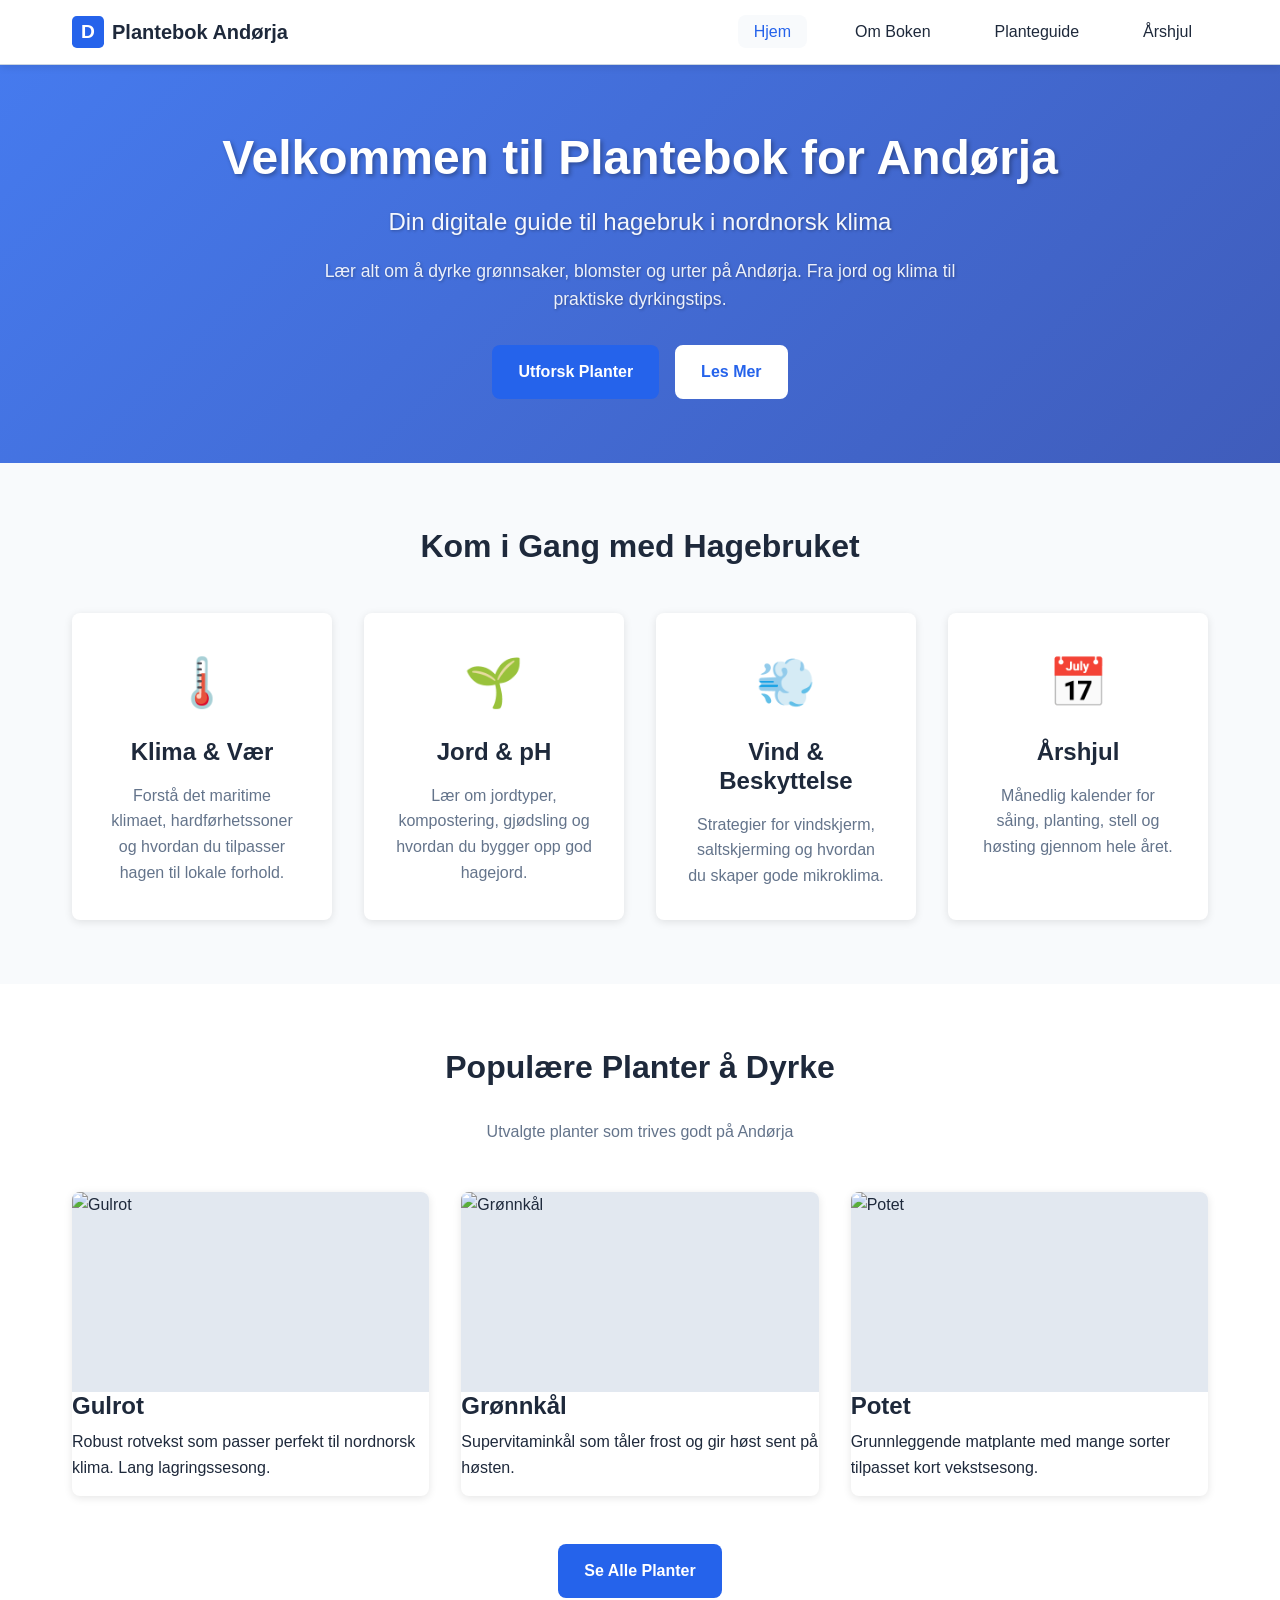
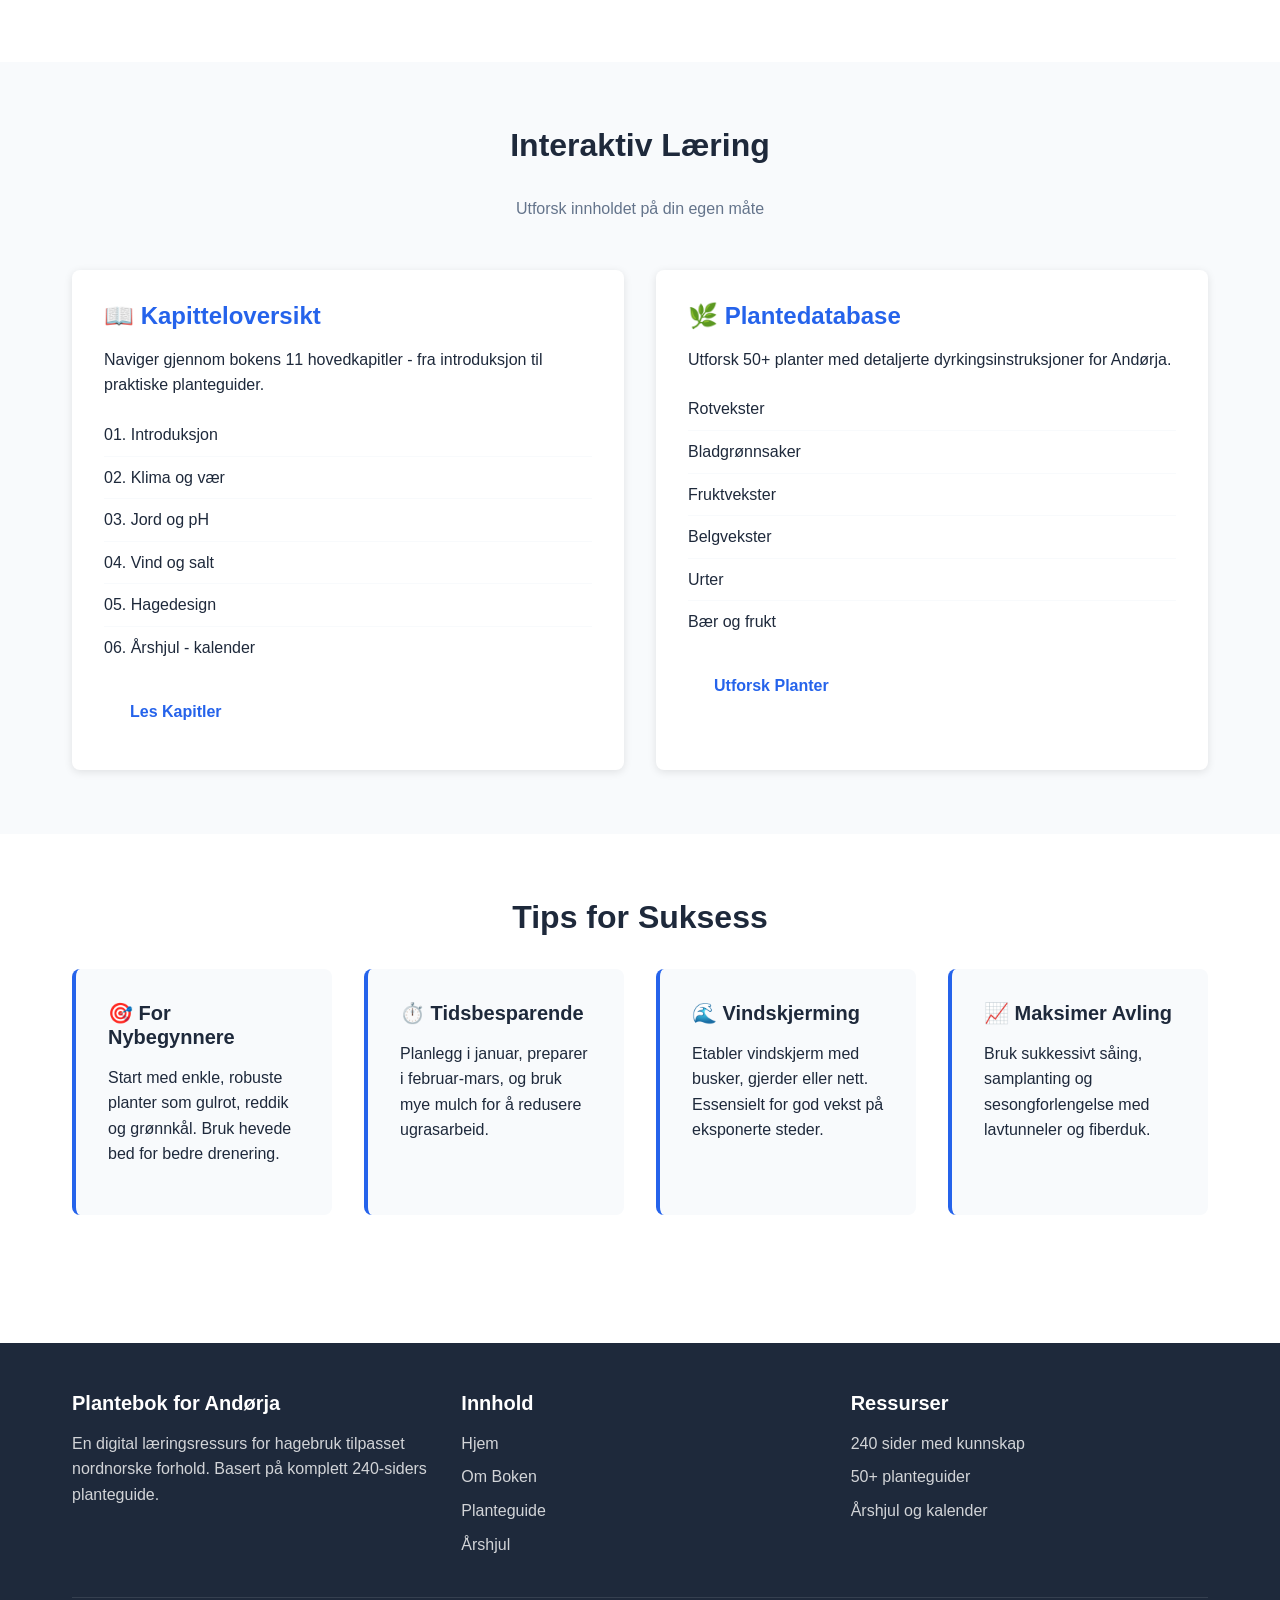
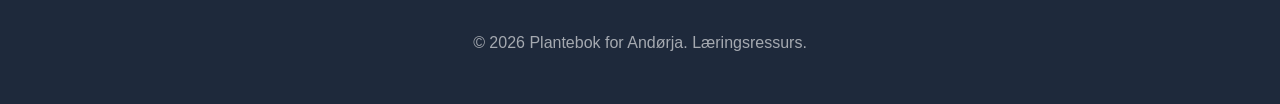
==== commit 6eaba21c: "Transform website to educational plant book platform (v0.9) Co-authored-by: rubach89-cmd <248762632+" ====
--- a/index.html
+++ b/index.html
@@ -3,8 +3,8 @@
 <head>
     <meta charset="UTF-8">
     <meta name="viewport" content="width=device-width, initial-scale=1.0">
-    <meta name="description" content="Kreativ Digital - Profesjonelle webløsninger og digital markedsføring">
-    <title>Kreativ Digital - Din Partner for Webløsninger</title>
+    <meta name="description" content="Plantebok for Andørja - Lær om hagebruk og plantedyrking i nordnorsk klima">
+    <title>Plantebok for Andørja</title>
     <link rel="icon" type="image/svg+xml" href="assets/favicon.svg">
     <link rel="stylesheet" href="assets/styles.css">
 </head>
@@ -14,7 +14,7 @@
             <div class="container nav-container">
                 <a href="index.html" class="logo">
                     <img src="assets/favicon.svg" alt="Logo" class="logo-img">
-                    <span>Kreativ Digital</span>
+                    <span>Plantebok Andørja</span>
                 </a>
                 <button class="nav-toggle" aria-label="Toggle navigation">
                     <span></span>
@@ -23,9 +23,9 @@
                 </button>
                 <ul class="nav-menu">
                     <li><a href="index.html" class="active">Hjem</a></li>
-                    <li><a href="about.html">Om</a></li>
-                    <li><a href="portfolio.html">Portefølje</a></li>
-                    <li><a href="privacy.html">Personvern</a></li>
+                    <li><a href="about.html">Om Boken</a></li>
+                    <li><a href="portfolio.html">Planteguide</a></li>
+                    <li><a href="privacy.html">Årshjul</a></li>
                 </ul>
             </div>
         </nav>
@@ -35,75 +35,136 @@
         <!-- Hero Section -->
         <section class="hero hero-with-bg">
             <div class="container">
-                <h1>Velkommen til Kreativ Digital</h1>
-                <p class="hero-subtitle">Din partner for moderne webløsninger</p>
-                <p class="hero-description">Vi designer og utvikler responsive nettsider som gir resultater. Fra konsept til lansering – vi hjelper bedrifter med å lykkes online.</p>
+                <h1>Velkommen til Plantebok for Andørja</h1>
+                <p class="hero-subtitle">Din digitale guide til hagebruk i nordnorsk klima</p>
+                <p class="hero-description">Lær alt om å dyrke grønnsaker, blomster og urter på Andørja. Fra jord og klima til praktiske dyrkingstips.</p>
                 <div class="hero-buttons">
-                    <a href="portfolio.html" class="btn btn-primary">Se Portefølje</a>
+                    <a href="portfolio.html" class="btn btn-primary">Utforsk Planter</a>
                     <a href="about.html" class="btn btn-secondary">Les Mer</a>
                 </div>
             </div>
         </section>
 
-        <!-- Features Section -->
+        <!-- Quick Guide Section -->
         <section class="features">
             <div class="container">
-                <h2>Våre Tjenester</h2>
+                <h2>Kom i Gang med Hagebruket</h2>
                 <div class="features-grid">
                     <div class="feature-card">
-                        <div class="feature-icon">⚡</div>
-                        <h3>Rask Utvikling</h3>
-                        <p>Effektiv utvikling med moderne teknologi. Vi leverer kvalitet innen avtalt tid.</p>
-                    </div>
-                    <div class="feature-card">
-                        <div class="feature-icon">📱</div>
-                        <h3>Mobilvennlig</h3>
-                        <p>Alle løsninger er optimalisert for mobil, nettbrett og desktop - perfekt på alle enheter.</p>
-                    </div>
-                    <div class="feature-card">
-                        <div class="feature-icon">🎨</div>
-                        <h3>Moderne Design</h3>
-                        <p>Tidløst design med fokus på brukeropplevelse og merkevareidentitet.</p>
-                    </div>
-                    <div class="feature-card">
-                        <div class="feature-icon">🔧</div>
-                        <h3>Enkel Vedlikehold</h3>
-                        <p>Skalerbare løsninger som er enkle å oppdatere og vedlikeholde.</p>
-                    </div>
-                </div>
-            </div>
-        </section>
-
-        <!-- Portfolio Preview Section -->
+                        <div class="feature-icon">🌡️</div>
+                        <h3>Klima & Vær</h3>
+                        <p>Forstå det maritime klimaet, hardførhetssoner og hvordan du tilpasser hagen til lokale forhold.</p>
+                    </div>
+                    <div class="feature-card">
+                        <div class="feature-icon">🌱</div>
+                        <h3>Jord & pH</h3>
+                        <p>Lær om jordtyper, kompostering, gjødsling og hvordan du bygger opp god hagejord.</p>
+                    </div>
+                    <div class="feature-card">
+                        <div class="feature-icon">💨</div>
+                        <h3>Vind & Beskyttelse</h3>
+                        <p>Strategier for vindskjerm, saltskjerming og hvordan du skaper gode mikroklima.</p>
+                    </div>
+                    <div class="feature-card">
+                        <div class="feature-icon">📅</div>
+                        <h3>Årshjul</h3>
+                        <p>Månedlig kalender for såing, planting, stell og høsting gjennom hele året.</p>
+                    </div>
+                </div>
+            </div>
+        </section>
+
+        <!-- Featured Plants Section -->
         <section class="portfolio-preview">
             <div class="container">
-                <h2>Portefølje Forhåndsvisning</h2>
-                <p class="section-subtitle">Se noen av våre nyeste prosjekter</p>
+                <h2>Populære Planter å Dyrke</h2>
+                <p class="section-subtitle">Utvalgte planter som trives godt på Andørja</p>
                 <div class="portfolio-grid">
                     <div class="portfolio-item">
                         <div class="portfolio-image">
-                            <img src="assets/images/portfolio-1481031.jpg" alt="Kreativ Fotografering" class="portfolio-thumb">
+                            <img src="assets/images/portfolio-1481031.jpg" alt="Gulrot" class="portfolio-thumb">
                         </div>
-                        <h3>Kreativ Fotografering</h3>
-                        <p>Profesjonell fotografi for bedrifter og arrangementer. Moderne bildebehandling og rask levering.</p>
+                        <h3>Gulrot</h3>
+                        <p>Robust rotvekst som passer perfekt til nordnorsk klima. Lang lagringssesong.</p>
                     </div>
                     <div class="portfolio-item">
                         <div class="portfolio-image">
-                            <img src="assets/images/portfolio-unsplash1.jpg" alt="Digital Markedsføring" class="portfolio-thumb">
+                            <img src="assets/images/portfolio-unsplash1.jpg" alt="Grønnkål" class="portfolio-thumb">
                         </div>
-                        <h3>Digital Markedsføring</h3>
-                        <p>Strategisk innholdsmarkedsføring og sosiale medier for vekstorienterte selskaper.</p>
+                        <h3>Grønnkål</h3>
+                        <p>Supervitaminkål som tåler frost og gir høst sent på høsten.</p>
                     </div>
                     <div class="portfolio-item">
                         <div class="portfolio-image">
-                            <img src="assets/images/portfolio-1481031.jpg" alt="Webdesign" class="portfolio-thumb">
+                            <img src="assets/images/portfolio-1481031.jpg" alt="Potet" class="portfolio-thumb">
                         </div>
-                        <h3>Moderne Webdesign</h3>
-                        <p>Responsiv nettdesign med fokus på brukeropplevelse og konverteringsoptimalisering.</p>
+                        <h3>Potet</h3>
+                        <p>Grunnleggende matplante med mange sorter tilpasset kort vekstsesong.</p>
                     </div>
                 </div>
                 <div class="text-center">
-                    <a href="portfolio.html" class="btn btn-primary">Se Alle Prosjekter</a>
+                    <a href="portfolio.html" class="btn btn-primary">Se Alle Planter</a>
+                </div>
+            </div>
+        </section>
+
+        <!-- Interactive Learning Section -->
+        <section class="features">
+            <div class="container">
+                <h2>Interaktiv Læring</h2>
+                <p class="section-subtitle">Utforsk innholdet på din egen måte</p>
+                <div class="learning-cards">
+                    <div class="learning-card">
+                        <h3>📖 Kapitteloversikt</h3>
+                        <p>Naviger gjennom bokens 11 hovedkapitler - fra introduksjon til praktiske planteguider.</p>
+                        <ul class="chapter-list">
+                            <li>01. Introduksjon</li>
+                            <li>02. Klima og vær</li>
+                            <li>03. Jord og pH</li>
+                            <li>04. Vind og salt</li>
+                            <li>05. Hagedesign</li>
+                            <li>06. Årshjul - kalender</li>
+                        </ul>
+                        <a href="about.html" class="btn btn-secondary">Les Kapitler</a>
+                    </div>
+                    <div class="learning-card">
+                        <h3>🌿 Plantedatabase</h3>
+                        <p>Utforsk 50+ planter med detaljerte dyrkingsinstruksjoner for Andørja.</p>
+                        <ul class="chapter-list">
+                            <li>Rotvekster</li>
+                            <li>Bladgrønnsaker</li>
+                            <li>Fruktvekster</li>
+                            <li>Belgvekster</li>
+                            <li>Urter</li>
+                            <li>Bær og frukt</li>
+                        </ul>
+                        <a href="portfolio.html" class="btn btn-secondary">Utforsk Planter</a>
+                    </div>
+                </div>
+            </div>
+        </section>
+
+        <!-- Tips Section -->
+        <section class="portfolio-preview">
+            <div class="container">
+                <h2>Tips for Suksess</h2>
+                <div class="tips-grid">
+                    <div class="tip-card">
+                        <h4>🎯 For Nybegynnere</h4>
+                        <p>Start med enkle, robuste planter som gulrot, reddik og grønnkål. Bruk hevede bed for bedre drenering.</p>
+                    </div>
+                    <div class="tip-card">
+                        <h4>⏱️ Tidsbesparende</h4>
+                        <p>Planlegg i januar, preparer i februar-mars, og bruk mye mulch for å redusere ugrasarbeid.</p>
+                    </div>
+                    <div class="tip-card">
+                        <h4>🌊 Vindskjerming</h4>
+                        <p>Etabler vindskjerm med busker, gjerder eller nett. Essensielt for god vekst på eksponerte steder.</p>
+                    </div>
+                    <div class="tip-card">
+                        <h4>📈 Maksimer Avling</h4>
+                        <p>Bruk sukkessivt såing, samplanting og sesongforlengelse med lavtunneler og fiberduk.</p>
+                    </div>
                 </div>
             </div>
         </section>
@@ -113,27 +174,27 @@
         <div class="container">
             <div class="footer-content">
                 <div class="footer-section">
-                    <h4>Kreativ Digital</h4>
-                    <p>Profesjonelle webløsninger for moderne bedrifter. Vi skaper digitale opplevelser som engasjerer og konverterer.</p>
+                    <h4>Plantebok for Andørja</h4>
+                    <p>En digital læringsressurs for hagebruk tilpasset nordnorske forhold. Basert på komplett 240-siders planteguide.</p>
                 </div>
                 <div class="footer-section">
-                    <h4>Lenker</h4>
+                    <h4>Innhold</h4>
                     <ul class="footer-links">
                         <li><a href="index.html">Hjem</a></li>
-                        <li><a href="about.html">Om Oss</a></li>
-                        <li><a href="portfolio.html">Portefølje</a></li>
-                        <li><a href="privacy.html">Personvern</a></li>
+                        <li><a href="about.html">Om Boken</a></li>
+                        <li><a href="portfolio.html">Planteguide</a></li>
+                        <li><a href="privacy.html">Årshjul</a></li>
                     </ul>
                 </div>
                 <div class="footer-section">
-                    <h4>Kontakt</h4>
-                    <p>Oslo, Norge</p>
-                    <p>E-post: kontakt@kreativdigital.no</p>
-                    <p>Telefon: +47 123 45 678</p>
+                    <h4>Ressurser</h4>
+                    <p>240 sider med kunnskap</p>
+                    <p>50+ planteguider</p>
+                    <p>Årshjul og kalender</p>
                 </div>
             </div>
             <div class="footer-bottom">
-                <p>&copy; <span id="current-year"></span> Kreativ Digital. Alle rettigheter reservert.</p>
+                <p>&copy; <span id="current-year"></span> Plantebok for Andørja. Læringsressurs.</p>
             </div>
         </div>
     </footer>
--- a/assets/styles.css
+++ b/assets/styles.css
@@ -670,3 +670,63 @@
         color: black;
     }
 }
+
+/* ========================================
+   Learning Cards
+   ======================================== */
+
+.learning-cards {
+    display: grid;
+    grid-template-columns: repeat(auto-fit, minmax(350px, 1fr));
+    gap: var(--spacing-md);
+    margin-top: var(--spacing-lg);
+}
+
+.learning-card {
+    background-color: white;
+    padding: var(--spacing-md);
+    border-radius: var(--border-radius);
+    box-shadow: var(--box-shadow);
+}
+
+.learning-card h3 {
+    margin-bottom: var(--spacing-sm);
+    color: var(--primary-color);
+}
+
+.chapter-list {
+    list-style: none;
+    padding-left: 0;
+    margin: var(--spacing-sm) 0;
+}
+
+.chapter-list li {
+    padding: 0.5rem 0;
+    border-bottom: 1px solid var(--bg-light);
+}
+
+.chapter-list li:last-child {
+    border-bottom: none;
+}
+
+/* ========================================
+   Tips Grid
+   ======================================== */
+
+.tips-grid {
+    display: grid;
+    grid-template-columns: repeat(auto-fit, minmax(250px, 1fr));
+    gap: var(--spacing-md);
+}
+
+.tip-card {
+    background-color: var(--bg-light);
+    padding: var(--spacing-md);
+    border-radius: var(--border-radius);
+    border-left: 4px solid var(--primary-color);
+}
+
+.tip-card h4 {
+    margin-bottom: var(--spacing-sm);
+}
+
